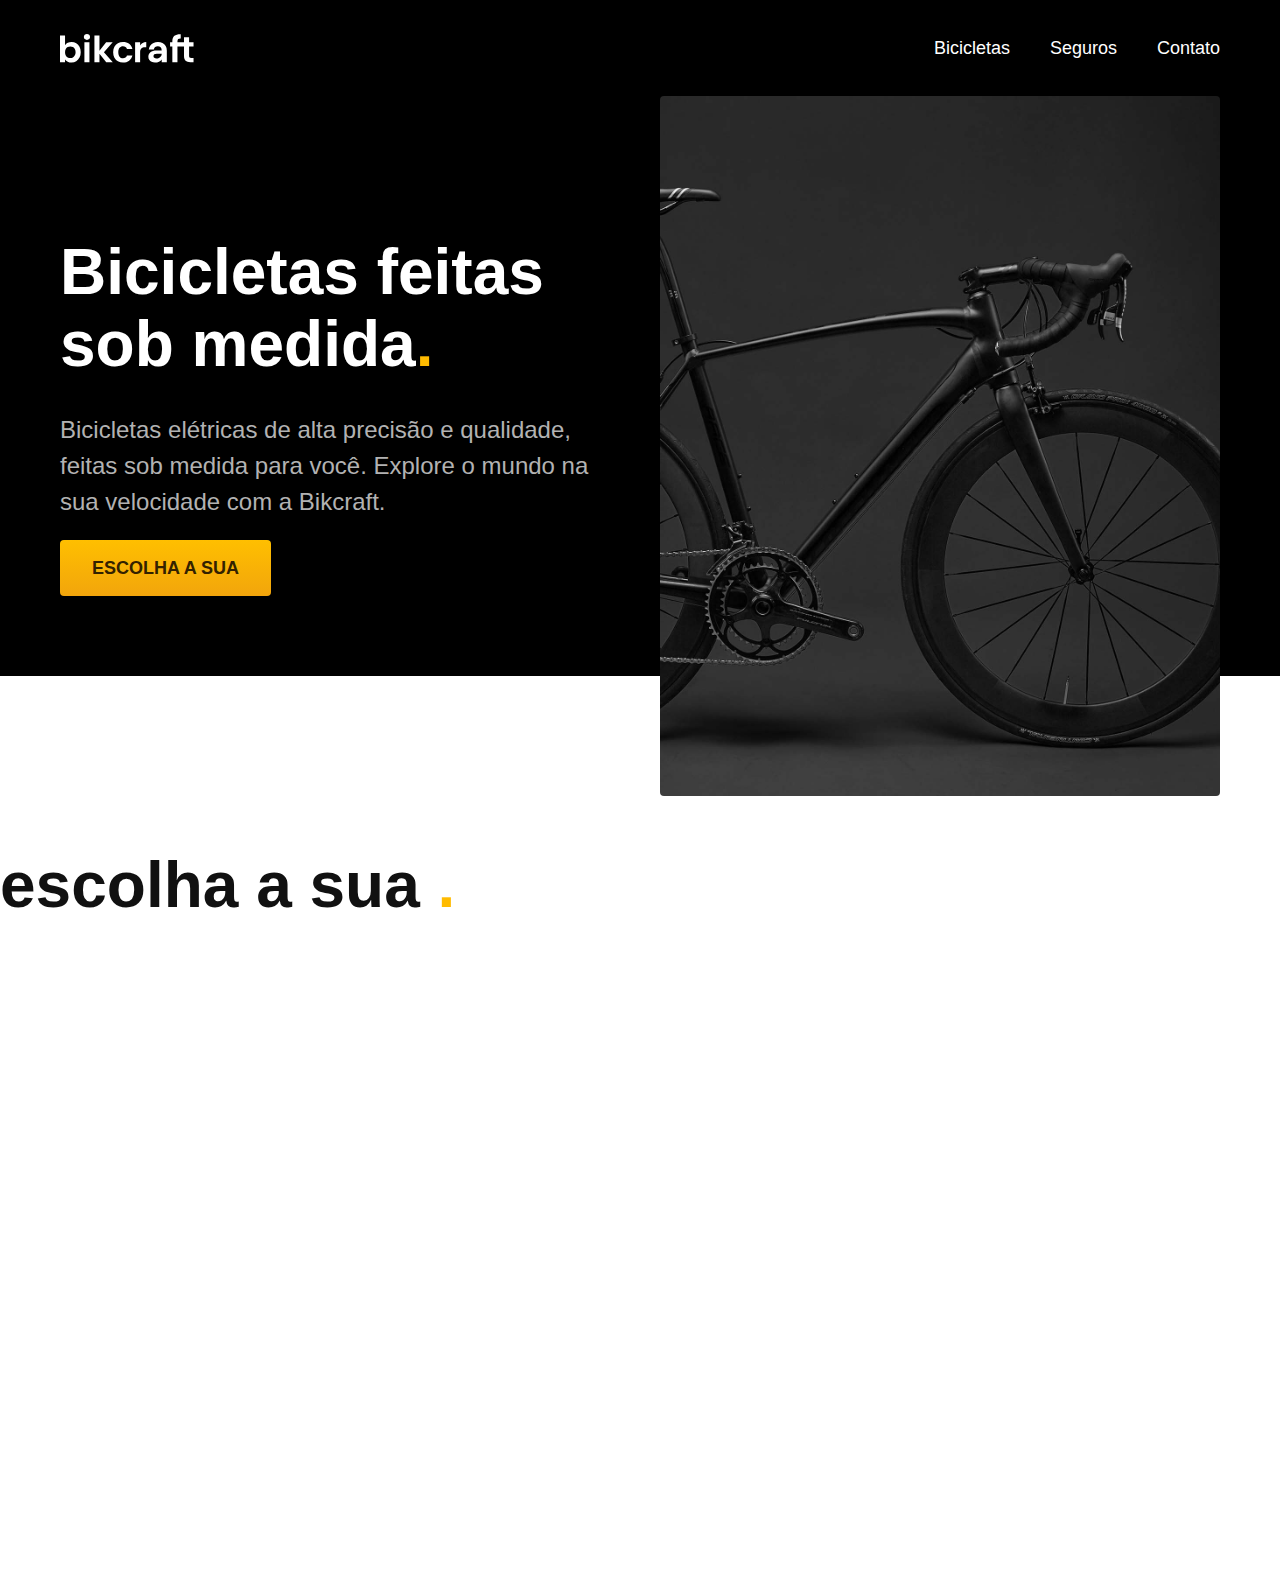
==== index.html @ 30d3410a "itens-global" ====
<!DOCTYPE html>
<html lang="pt-br">
<head>
  <meta charset="UTF-8">
  <meta name="viewport" content="width=device-width, initial-scale=1.0">
  <meta name="description" content="Bicicletas elétricas de alta precisão e qualidade,  feitas sob medida para o cliente. Explore o mundo na sua velocidade com a Bikcraft.">
  <title>Bikcraft - Bicicletas Elétricas</title>  
  <link rel="stylesheet" href="./css/style.css">

</head>
    <header class="header-bg">
      <div class="header">
        <a href="./"><img src="./img/bikcraft.svg" alt="bikcraft"></a>

        <nav aria-label="primaria" ></nav>
        <ul class="header-menu font-1-m cor-0">
          <li><a href="./bicicletas">Bicicletas</a></li>
          <li><a href="./seguros">Seguros</a></li>
          <li><a href="./contato">Contato</a></li>
        </ul>
      </div>
    </header>

    <main class="introducao-bg">
      <div class="introducao">
        <div class="introducao-conteudo">
          <h1 class="font-1-xxl cor-0">Bicicletas feitas sob medida<span class="cor-p1">.</span></h1>
          <p class="font-2-l cor-5">Bicicletas elétricas de alta precisão e qualidade, feitas sob medida para você. Explore o mundo na sua velocidade com a Bikcraft.</p>
          <a class="botao" href="./bicicletas.html">Escolha a sua</a>
        </div>
        <div>
          <img src="./img/fotos/introducao.jpg" alt="Bicicleta elétrica petra.">
          </div>
      </div>
    </main>

    <article>
      <h2 class="font-1-xxl">escolha a sua <span class="cor-p1">.</span></h2>
      </article>
    
<body>
</body>
</html>
---- css/style.css ----
@import "./global/global.css";
@import "./utilidades/tipografia.css";
@import "./utilidades/cores.css";

@import "./global/header.css";

/* utilidades */
@import "./utilidades/componentes.css";

/* home */
@import "./home/introducao.css";

/* bicicletas */
@import "./bicicletas/bicicletas-lista.css";
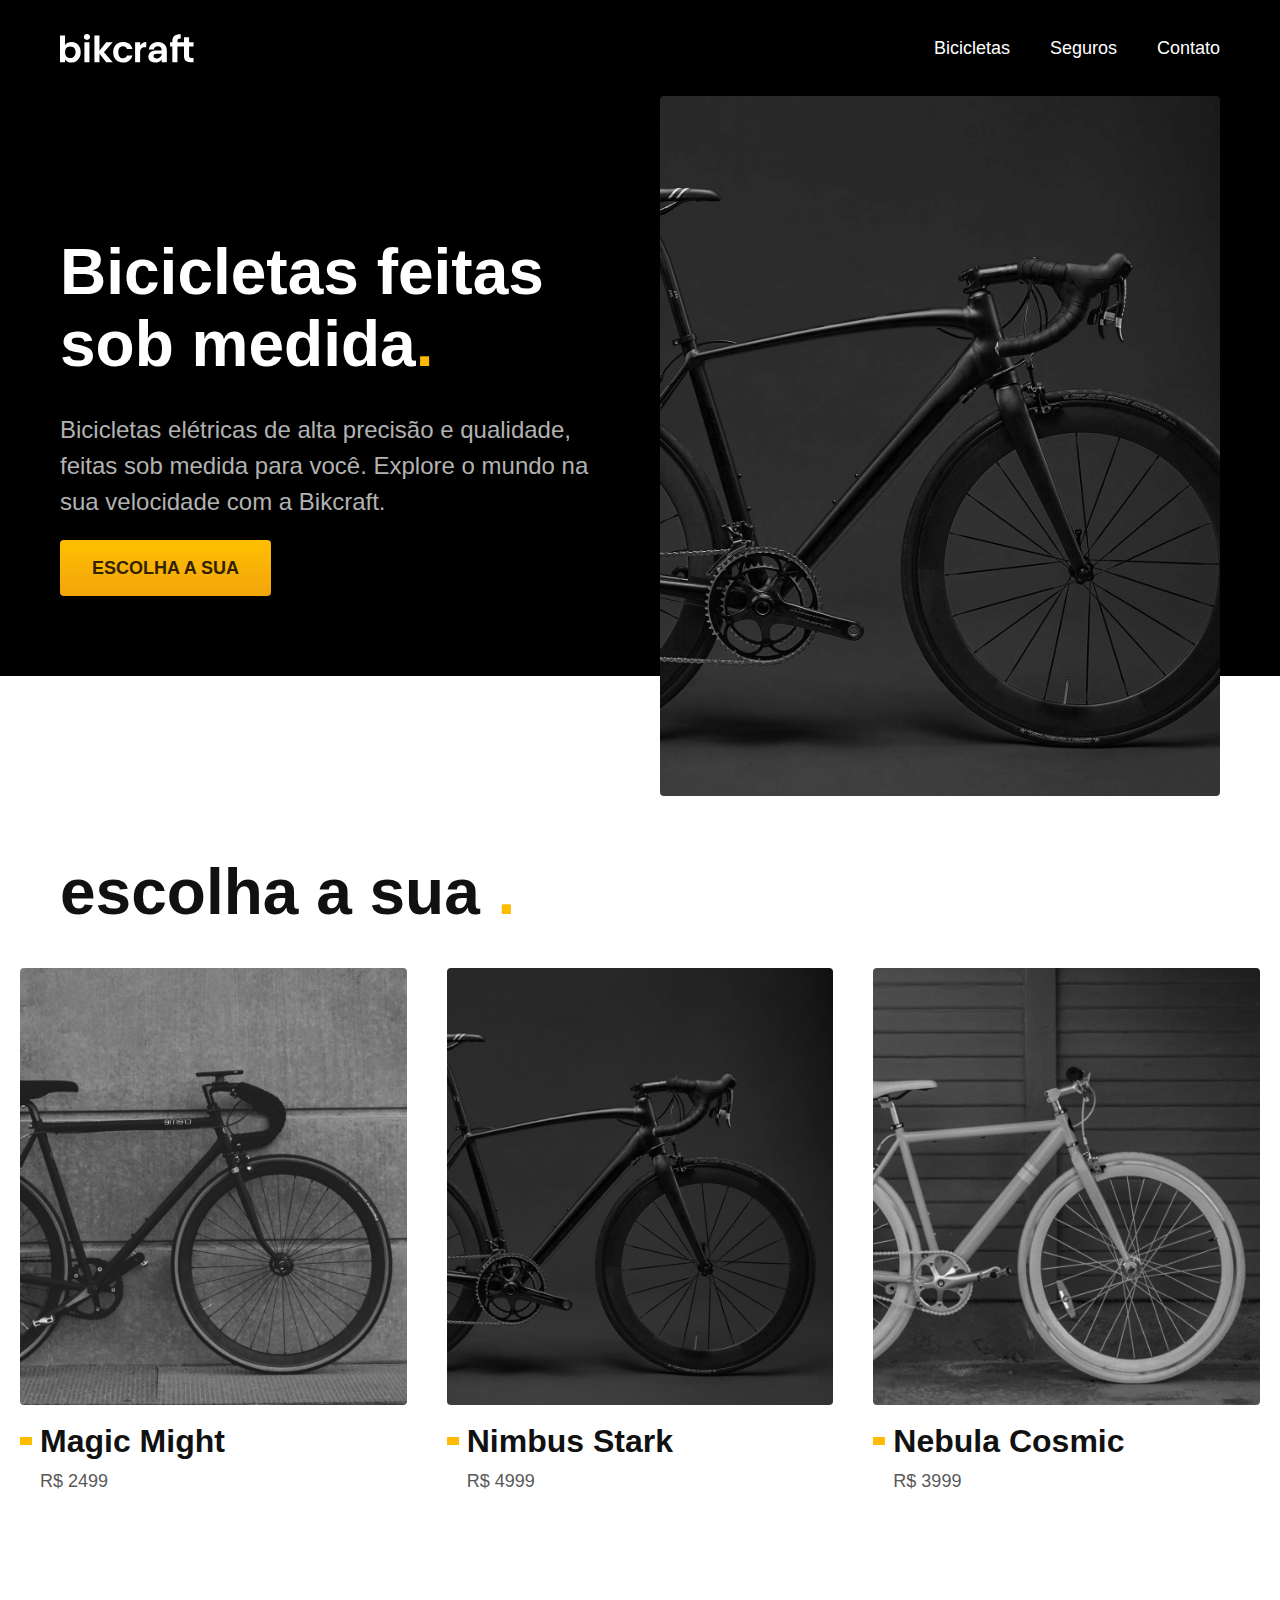
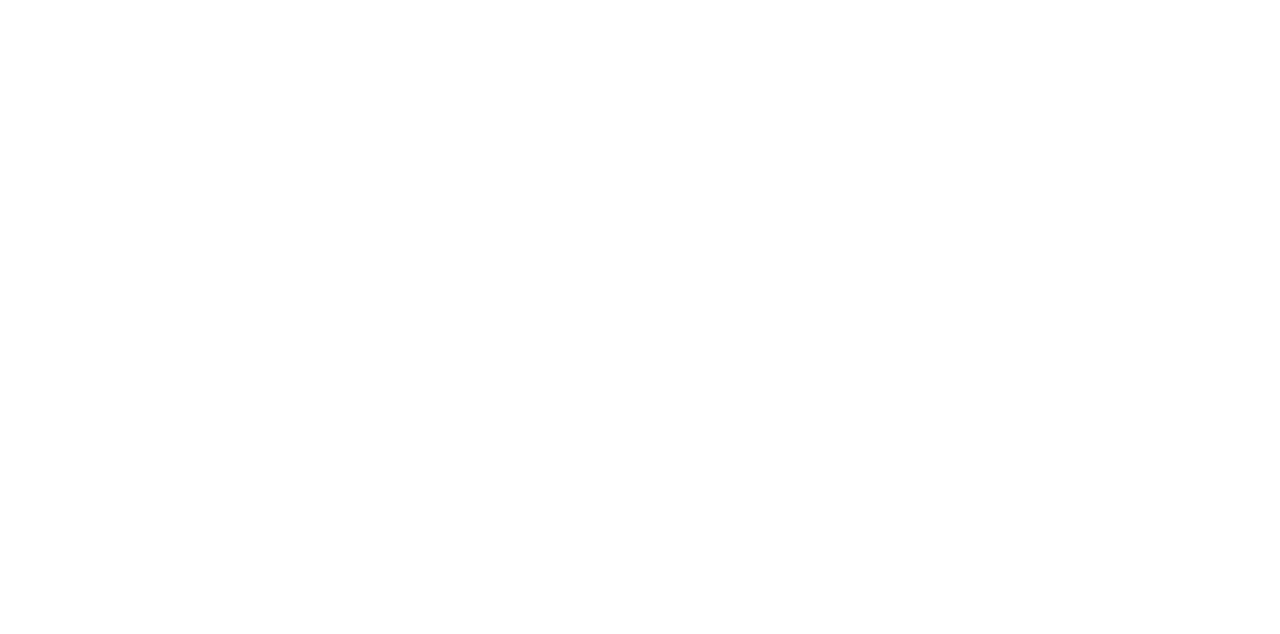
==== commit 58a0bad4: "bicicletas-lista" ====
--- a/index.html
+++ b/index.html
@@ -9,7 +9,7 @@
 
 </head>
     <header class="header-bg">
-      <div class="header">
+      <div class="header container">
         <a href="./"><img src="./img/bikcraft.svg" alt="bikcraft"></a>
 
         <nav aria-label="primaria" ></nav>
@@ -22,7 +22,7 @@
     </header>
 
     <main class="introducao-bg">
-      <div class="introducao">
+      <div class="introducao container">
         <div class="introducao-conteudo">
           <h1 class="font-1-xxl cor-0">Bicicletas feitas sob medida<span class="cor-p1">.</span></h1>
           <p class="font-2-l cor-5">Bicicletas elétricas de alta precisão e qualidade, feitas sob medida para você. Explore o mundo na sua velocidade com a Bikcraft.</p>
@@ -34,8 +34,34 @@
       </div>
     </main>
 
-    <article>
-      <h2 class="font-1-xxl">escolha a sua <span class="cor-p1">.</span></h2>
+    <article class="bicicletas-lista">
+      <h2 class="container font-1-xxl">escolha a sua <span class="cor-p1">.</span></h2>
+
+      <ul>
+        <li>
+          <a href="./bicicletas/magic.html">
+            <img src="./img/bicicletas/magic-home.jpg" alt="Bicicleta preta">
+            <h3 class="font-1-xl">Magic Might</h3>
+            <span class="font-2-m cor-8">R$ 2499</span>
+          </a>
+        </li>
+
+        <li>
+          <a href="./bicicletas/nimbus.html">
+            <img src="./img/bicicletas/nimbus-home.jpg" alt="Bicicleta preta">
+            <h3 class="font-1-xl">Nimbus Stark</h3>
+            <span class="font-2-m cor-8">R$ 4999</span>
+          </a>
+        </li>
+
+        <li>
+          <a href="./bicicletas/nebula.html">
+            <img src="./img/bicicletas/nebula-home.jpg" alt="Bicicleta preta">
+            <h3 class="font-1-xl">Nebula Cosmic</h3>
+            <span class="font-2-m cor-8">R$ 3999</span>
+          </a>
+        </li>
+      </ul>
       </article>
     
 <body>
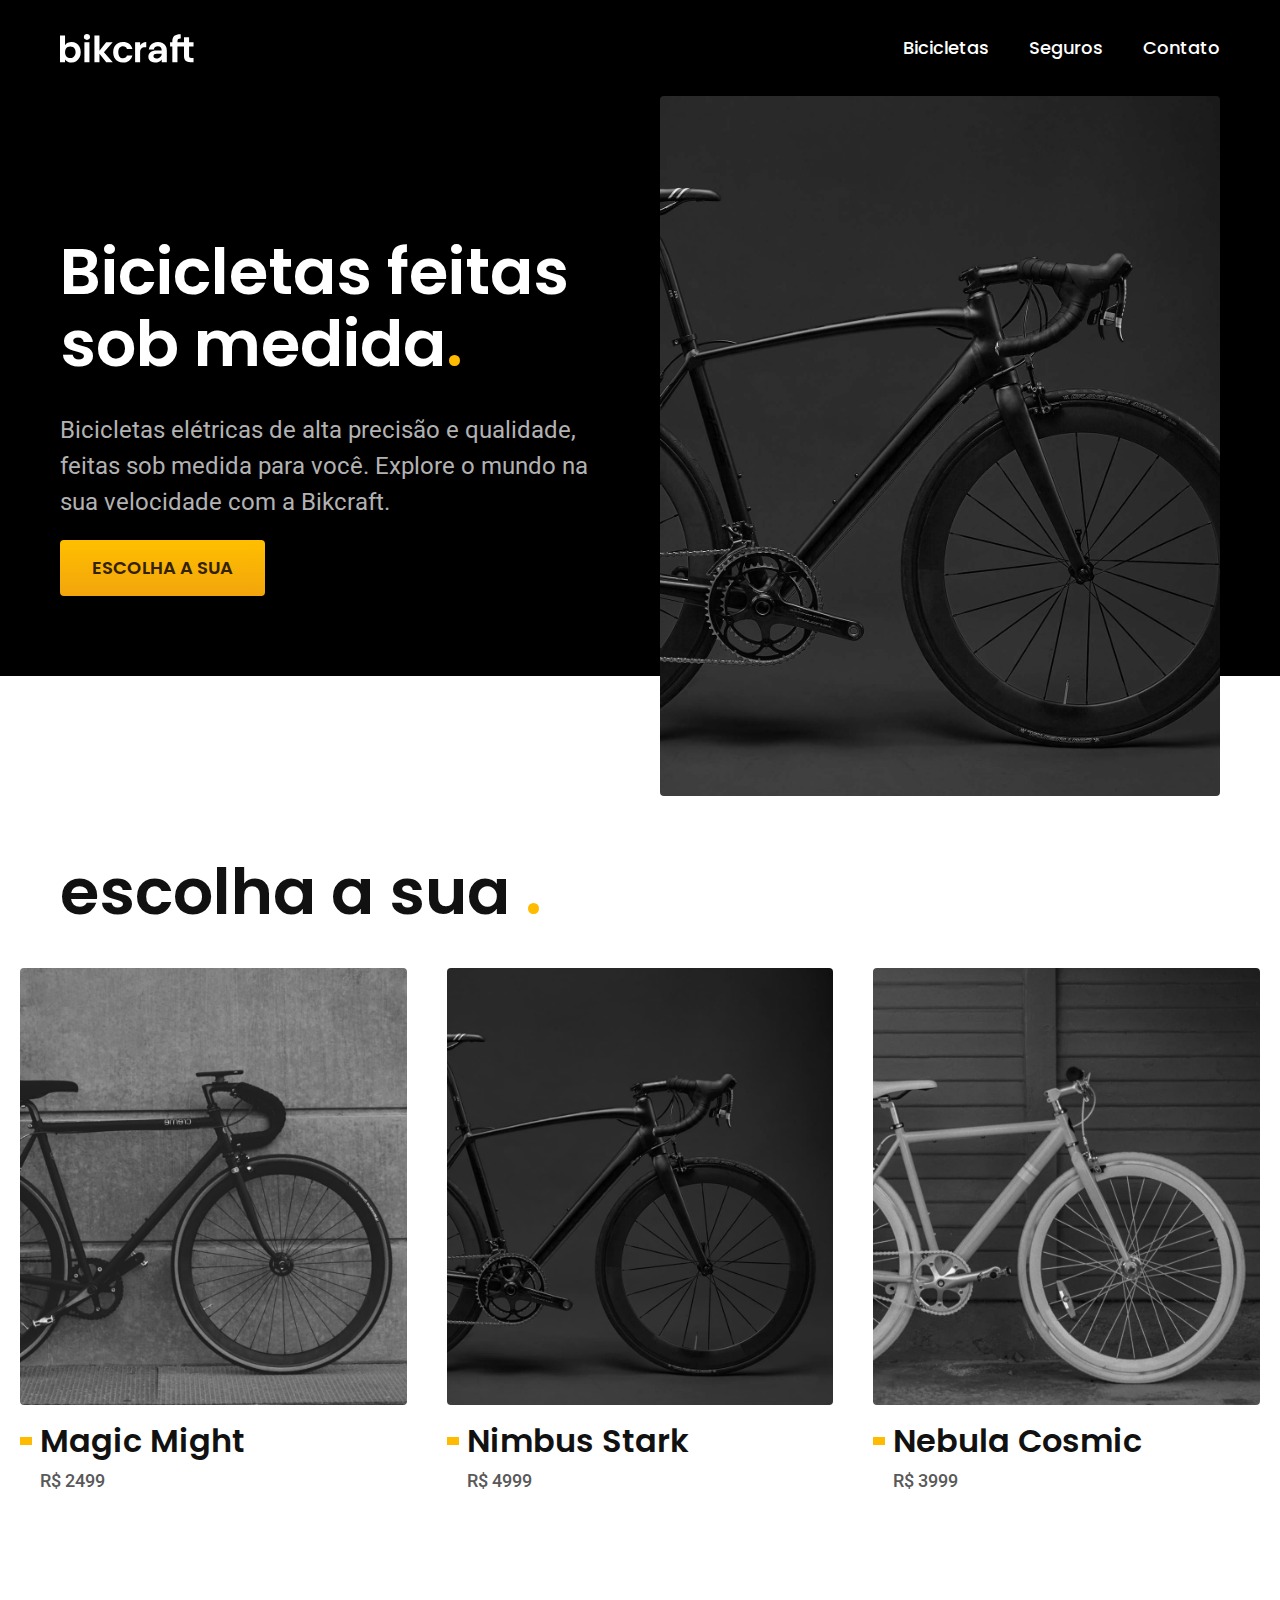
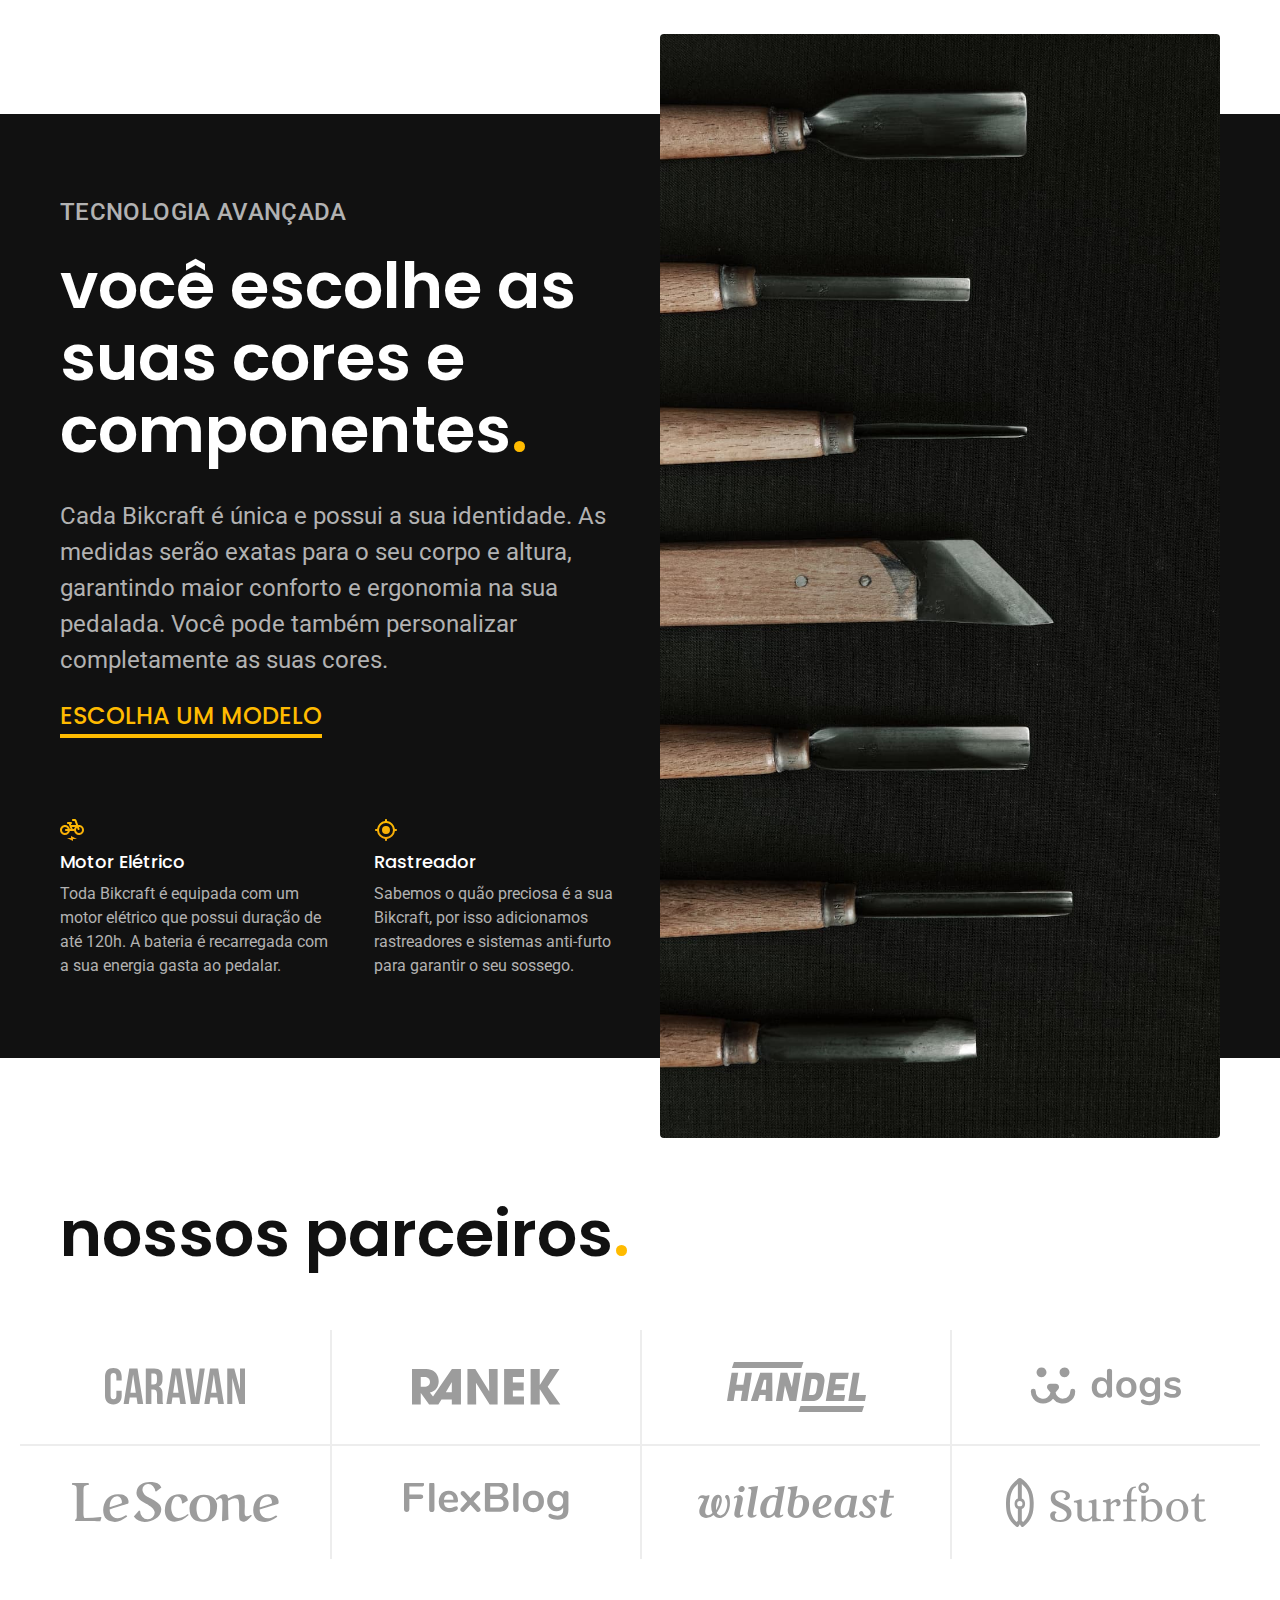
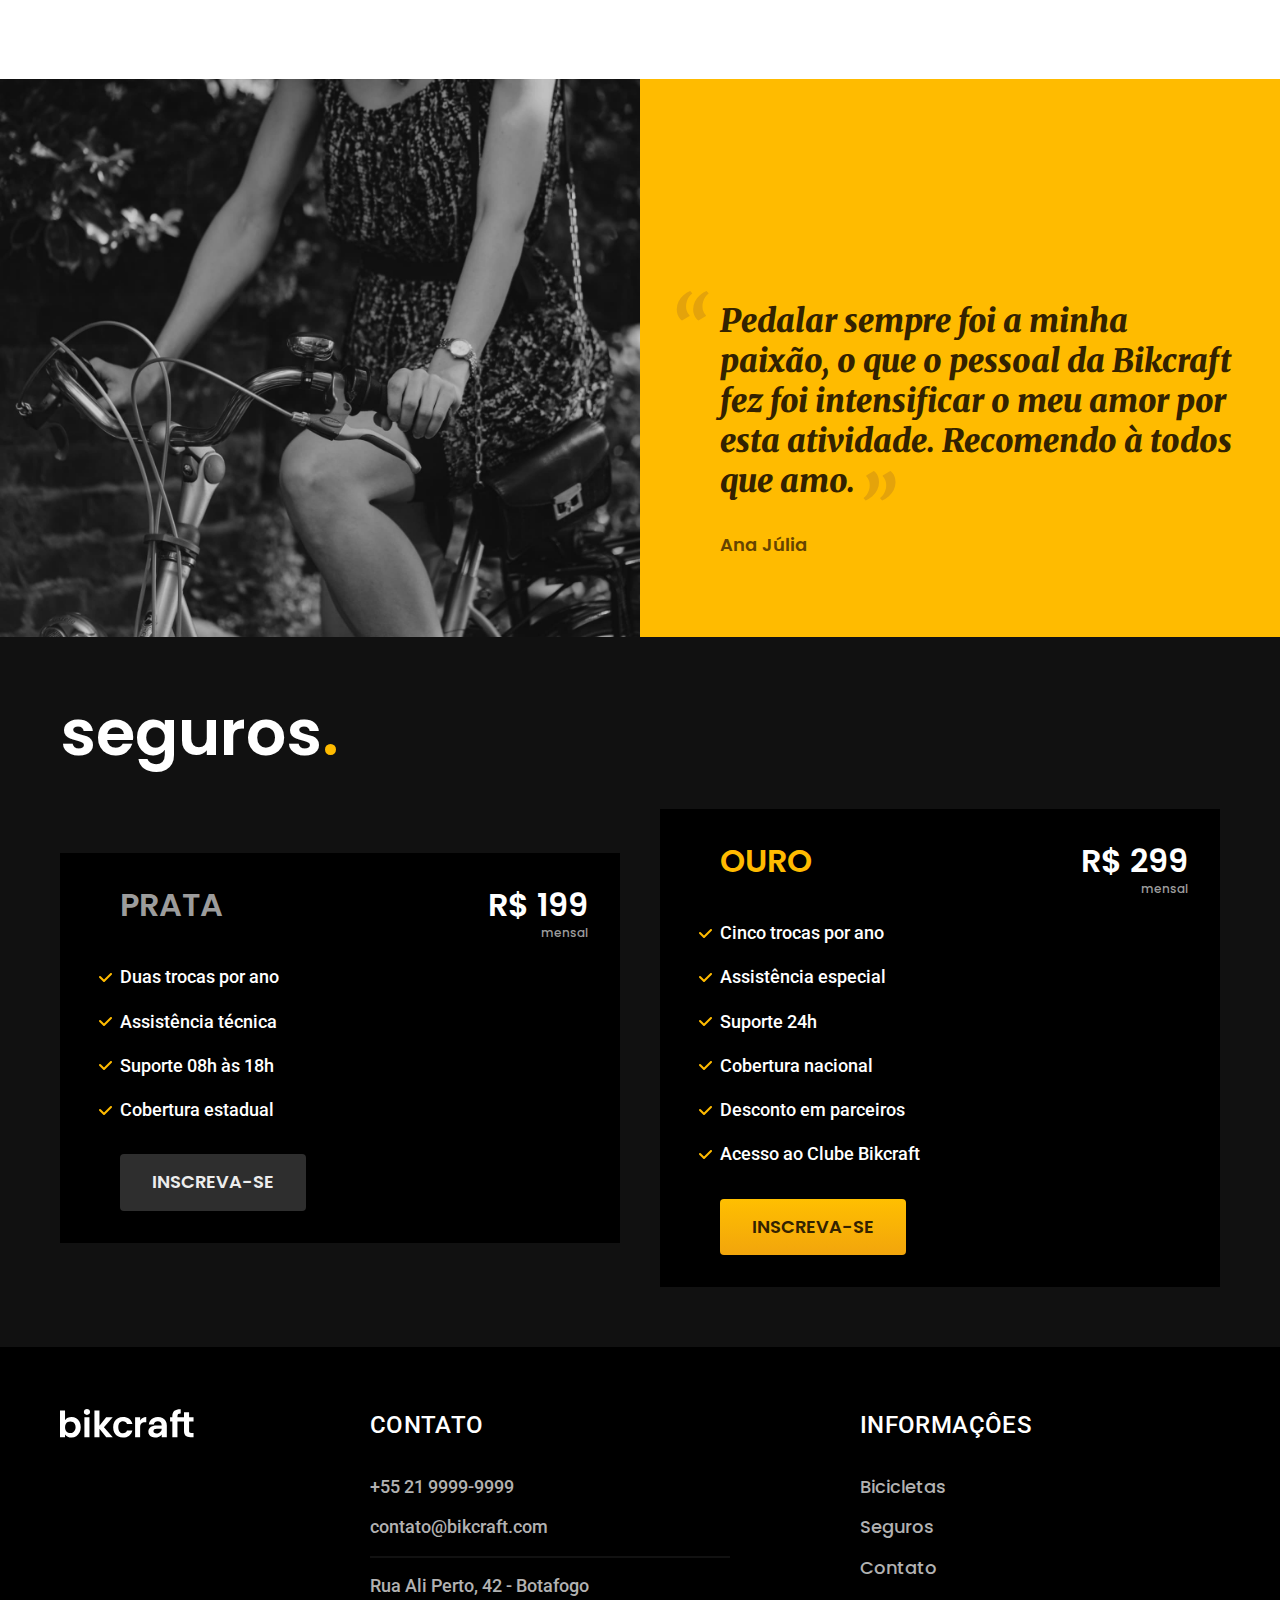
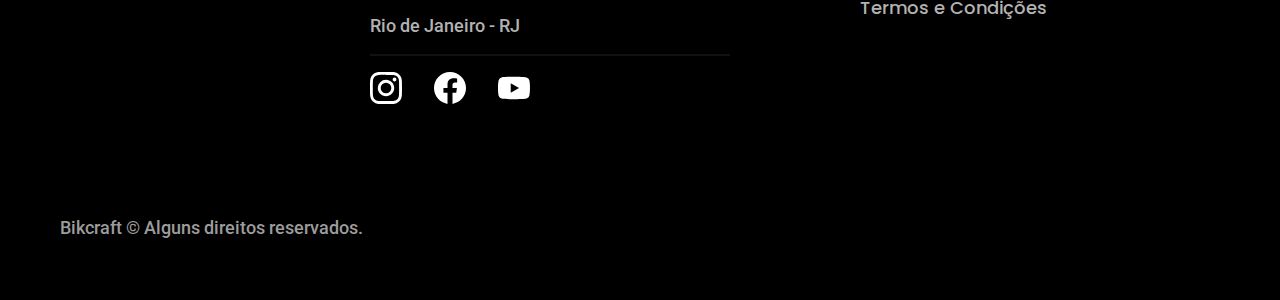
==== commit 0907bec3: "Bikcraft-construi-parceiros-depoimento-seguros-footer" ====
--- a/index.html
+++ b/index.html
@@ -6,7 +6,7 @@
   <meta name="description" content="Bicicletas elétricas de alta precisão e qualidade,  feitas sob medida para o cliente. Explore o mundo na sua velocidade com a Bikcraft.">
   <title>Bikcraft - Bicicletas Elétricas</title>  
   <link rel="stylesheet" href="./css/style.css">
-
+  <link rel="preconnect" href="https://fonts.googleapis.com"><link rel="preconnect" href="https://fonts.gstatic.com" crossorigin><link href="https://fonts.googleapis.com/css2?family=Merriweather:ital,wght@1,900&family=Poppins:wght@400;600&family=Roboto:wght@400;500&display=swap" rel="stylesheet">
 </head>
     <header class="header-bg">
       <div class="header container">
@@ -63,7 +63,125 @@
         </li>
       </ul>
       </article>
-    
+
+      <article class="tecnologia-bg">
+        <div class="tecnologia container">
+          <div class="tecnologia-conteudo">
+            <span class="font-2-l-b cor-5">Tecnologia Avançada</span>
+            <h2 class="font-1-xxl cor-0">você escolhe as suas cores e componentes<span class="cor-p1">.</span></h2>
+            <p class="font-2-l cor-5">Cada Bikcraft é única e possui a sua identidade. As medidas serão exatas para o seu corpo e altura, garantindo maior conforto e ergonomia na sua pedalada. Você pode também personalizar completamente as suas cores.</p>
+            <a class="link" href="./bicicletas.html">Escolha um modelo</a>
+            <div class="tecnologia-vantagens">
+              <div>
+                <img src="./img/icones/eletrica.svg" alt="">
+                <h3 class="font-1-m cor-0">Motor Elétrico</h3>
+                <p class="font-2-s cor-5">Toda Bikcraft é equipada com um motor elétrico que possui duração de até 120h. A bateria é recarregada com a sua energia gasta ao pedalar.</p>
+              </div>
+              <div>
+                <img src="./img/icones/rastreador.svg" alt="">
+                <h3 class="font-1-m cor-0">Rastreador</h3>
+                <p class="font-2-s cor-5">Sabemos o quão preciosa é a sua Bikcraft, por isso adicionamos rastreadores e sistemas anti-furto para garantir o seu sossego.</p>
+              </div>
+            </div>
+          </div>
+          <div class="tecnologia-imagem">
+            <img src="./img/fotos/tecnologia.jpg" alt="">
+          </div>
+        </div>
+      </article>
+      <section class="parceiros" aria-label="Nossos Parceiros">
+        <h2 class="container font-1-xxl">nossos parceiros<span class="cor-p1">.</span></h2>
+        <ul>
+          <li><img src="./img/parceiros/caravan.svg" alt="caravan"></li>
+          <li><img src="./img/parceiros/ranek.svg" alt="ranek"></li>
+          <li><img src="./img/parceiros/handel.svg" alt="handel"></li>
+          <li><img src="./img/parceiros/dogs.svg" alt="dogs"></li>
+          <li><img src="./img/parceiros/lescone.svg" alt="lescone"></li>
+          <li><img src="./img/parceiros/flexblog.svg" alt="flexblog"></li>
+          <li><img src="./img/parceiros/wildbeast.svg" alt="wildbeast"></li>
+          <li><img src="./img/parceiros/surfbot.svg" alt="surfbot"></li>
+        </ul>
+      </section>
+      <section class="depoimento" aria-label="Depoimento">
+        <div>
+          <img src="./img/fotos/depoimento.jpg" alt="Pessoa pedalando uma bicicleta Bikcraft">
+        </div>
+        <div class="depoimento-conteudo">
+          <blockquote class="font-1-xl cor-p5">
+            <p>Pedalar sempre foi a minha paixão, o que o pessoal da Bikcraft fez foi intensificar o meu amor por esta atividade. Recomendo à todos que amo.</p>
+          </blockquote>
+          <span class="font-1-m-b cor-p4">Ana Júlia</span>
+        </div>
+      </section>
+
+      <article class="seguros-bg">
+        <div class="seguros container">
+          <h2 class="font-1-xxl cor-0">seguros<span class="cor-p1">.</span></h2>
+          <div class="seguros-item">
+            <h3 class="font-1-xl cor-6">PRATA</h3>
+            <span class="font-1-xl cor-0">R$ 199 <span class="font-1-xs cor-6">mensal</span></span>
+            <ul class="font-2-m cor-0">
+              <li>Duas trocas por ano</li>
+              <li>Assistência técnica</li>
+              <li>Suporte 08h às 18h</li>
+              <li>Cobertura estadual</li>
+            </ul>
+            <a class="botao secundario" href="./orcamento.html">Inscreva-se</a>
+          </div>
+
+          <div class="seguros-item">
+            <h3 class="font-1-xl cor-p1">OURO</h3>
+            <span class="font-1-xl cor-0">R$ 299 <span class="font-1-xs cor-6">mensal</span></span>
+            <ul class="font-2-m cor-0">
+              <li>Cinco trocas por ano</li>
+              <li>Assistência especial</li>
+              <li>Suporte 24h</li>
+              <li>Cobertura nacional</li>
+              <li>Desconto em parceiros</li>
+              <li>Acesso ao Clube Bikcraft</li>
+            </ul>
+            <a class="botao" href="./orcamento.html">Inscreva-se</a>
+          </div>
+        </div>
+      </article>
+
+      <footer class="footer-bg">
+        <div class="footer container">
+          <img src="./img/bikcraft.svg" alt="Bikcraft">
+          <div class="footer-contato">
+            <h3 class="font-2-l-b cor-0">Contato</h3>
+            <ul class="font-2-m cor-5">
+              <li><a href="tel:+5521999999999">+55 21 9999-9999</a></li>
+              <li><a href="mailto:contato@bikcraft.com">contato@bikcraft.com</a></li>
+              <li>Rua Ali Perto, 42 - Botafogo</li>
+              <li>Rio de Janeiro - RJ</li>
+            </ul>
+            <div class="footer-redes">
+              <a href="./">
+                <img src="./img/redes/instagram.svg" alt="Instagram">
+              </a>
+              <a href="./">
+                <img src="./img/redes/facebook.svg" alt="Facebook">
+              </a>
+              <a href="./">
+                <img src="./img/redes/youtube.svg" alt="Youtube">
+              </a>
+            </div>
+          </div>
+          <div class="footer-informacoes">
+            <h3 class="font-2-l-b cor-0">Informaçôes</h3>
+            <nav>
+              <ul class="font-1-m cor-5">
+                <li><a href="./bicicletas">Bicicletas</a></li>
+                <li><a href="./seguros">Seguros</a></li>
+                <li><a href="./contato">Contato</a></li>
+                <li><a href="./termos">Termos e Condições</a></li>
+              </ul>
+            </nav>
+          </div>
+          <p class="footer-copy font-2-m cor-6">Bikcraft © Alguns direitos reservados.</p>
+        </div>
+      </footer>
 <body>
 </body>
 </html>--- a/css/style.css
+++ b/css/style.css
@@ -3,12 +3,19 @@
 @import "./utilidades/cores.css";
 
 @import "./global/header.css";
+@import "./global/footer.css";
 
 /* utilidades */
 @import "./utilidades/componentes.css";
 
 /* home */
 @import "./home/introducao.css";
+@import "./home/tecnologia.css";
+@import "./home/parceiros.css";
+@import "./home/depoimento.css";
 
 /* bicicletas */
-@import "./bicicletas/bicicletas-lista.css";+@import "./bicicletas/bicicletas-lista.css";
+
+/* Seguros */
+@import "./seguros/seguros.css";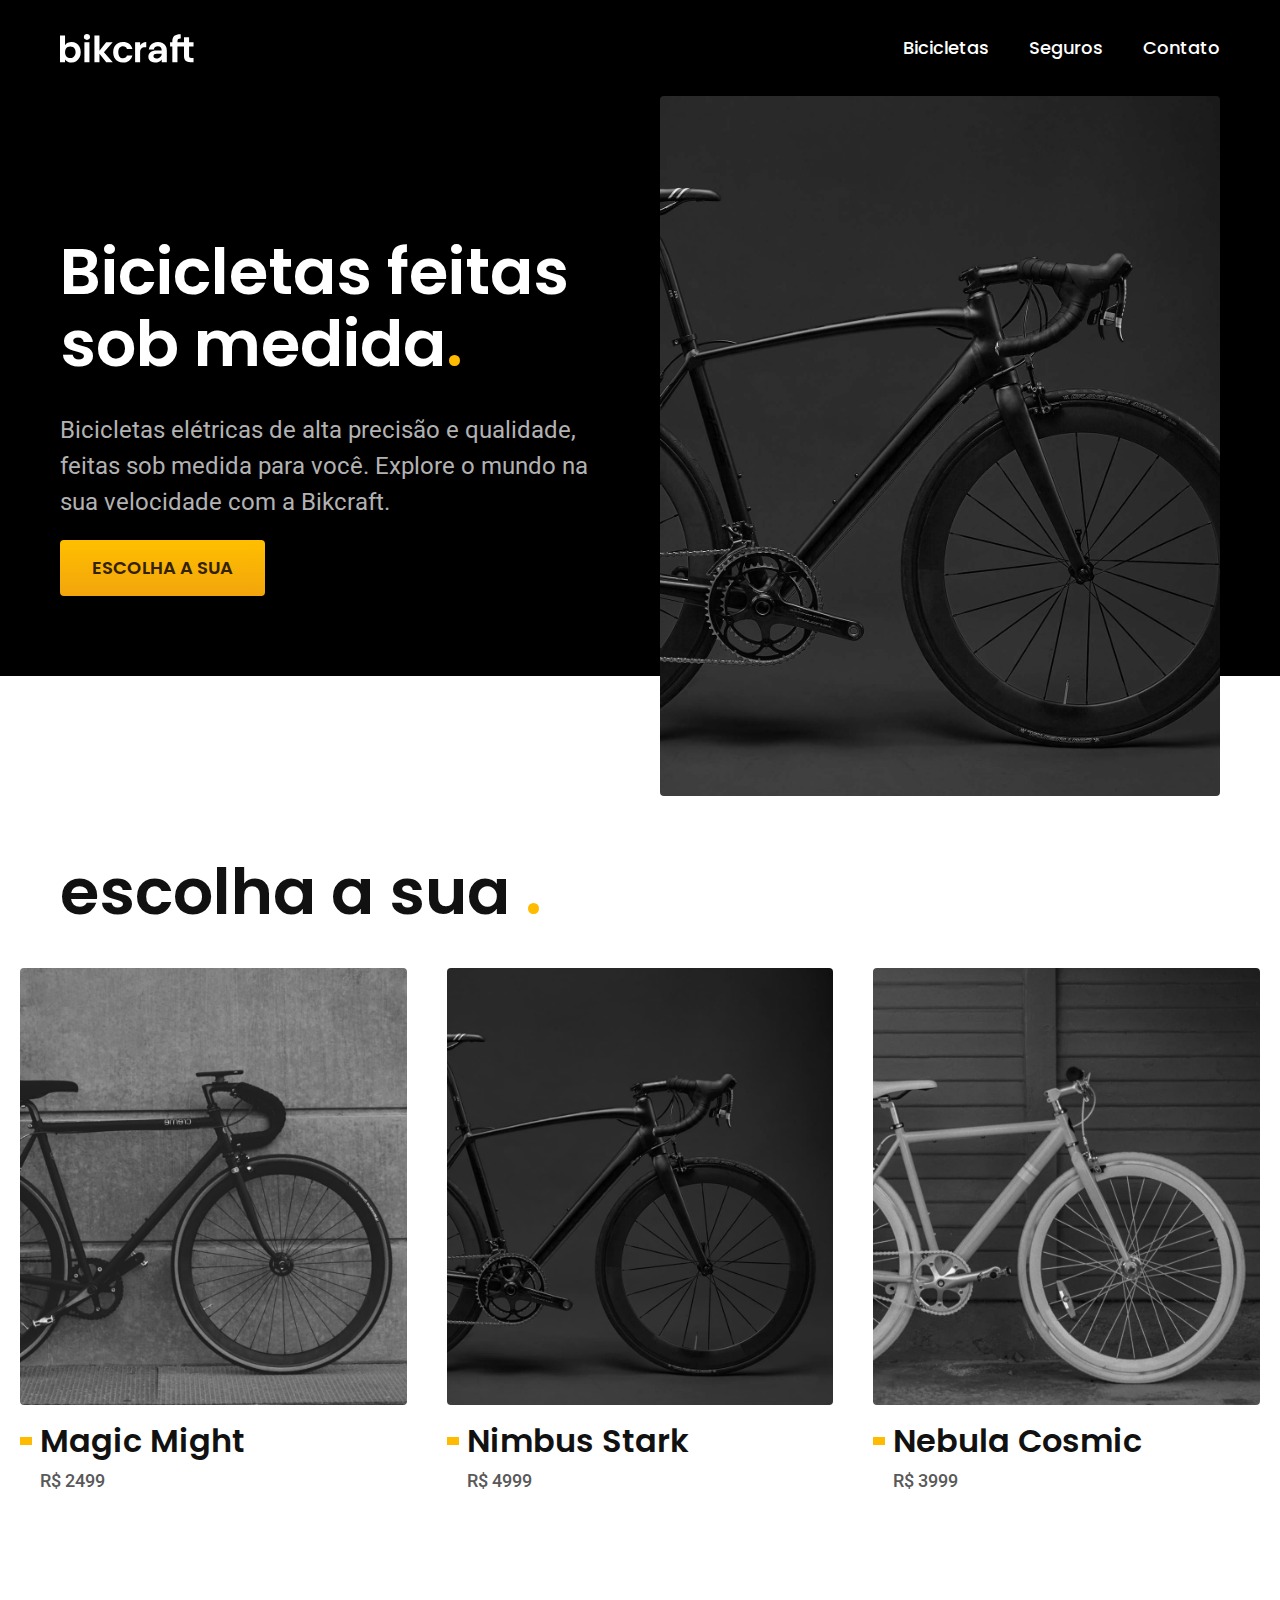
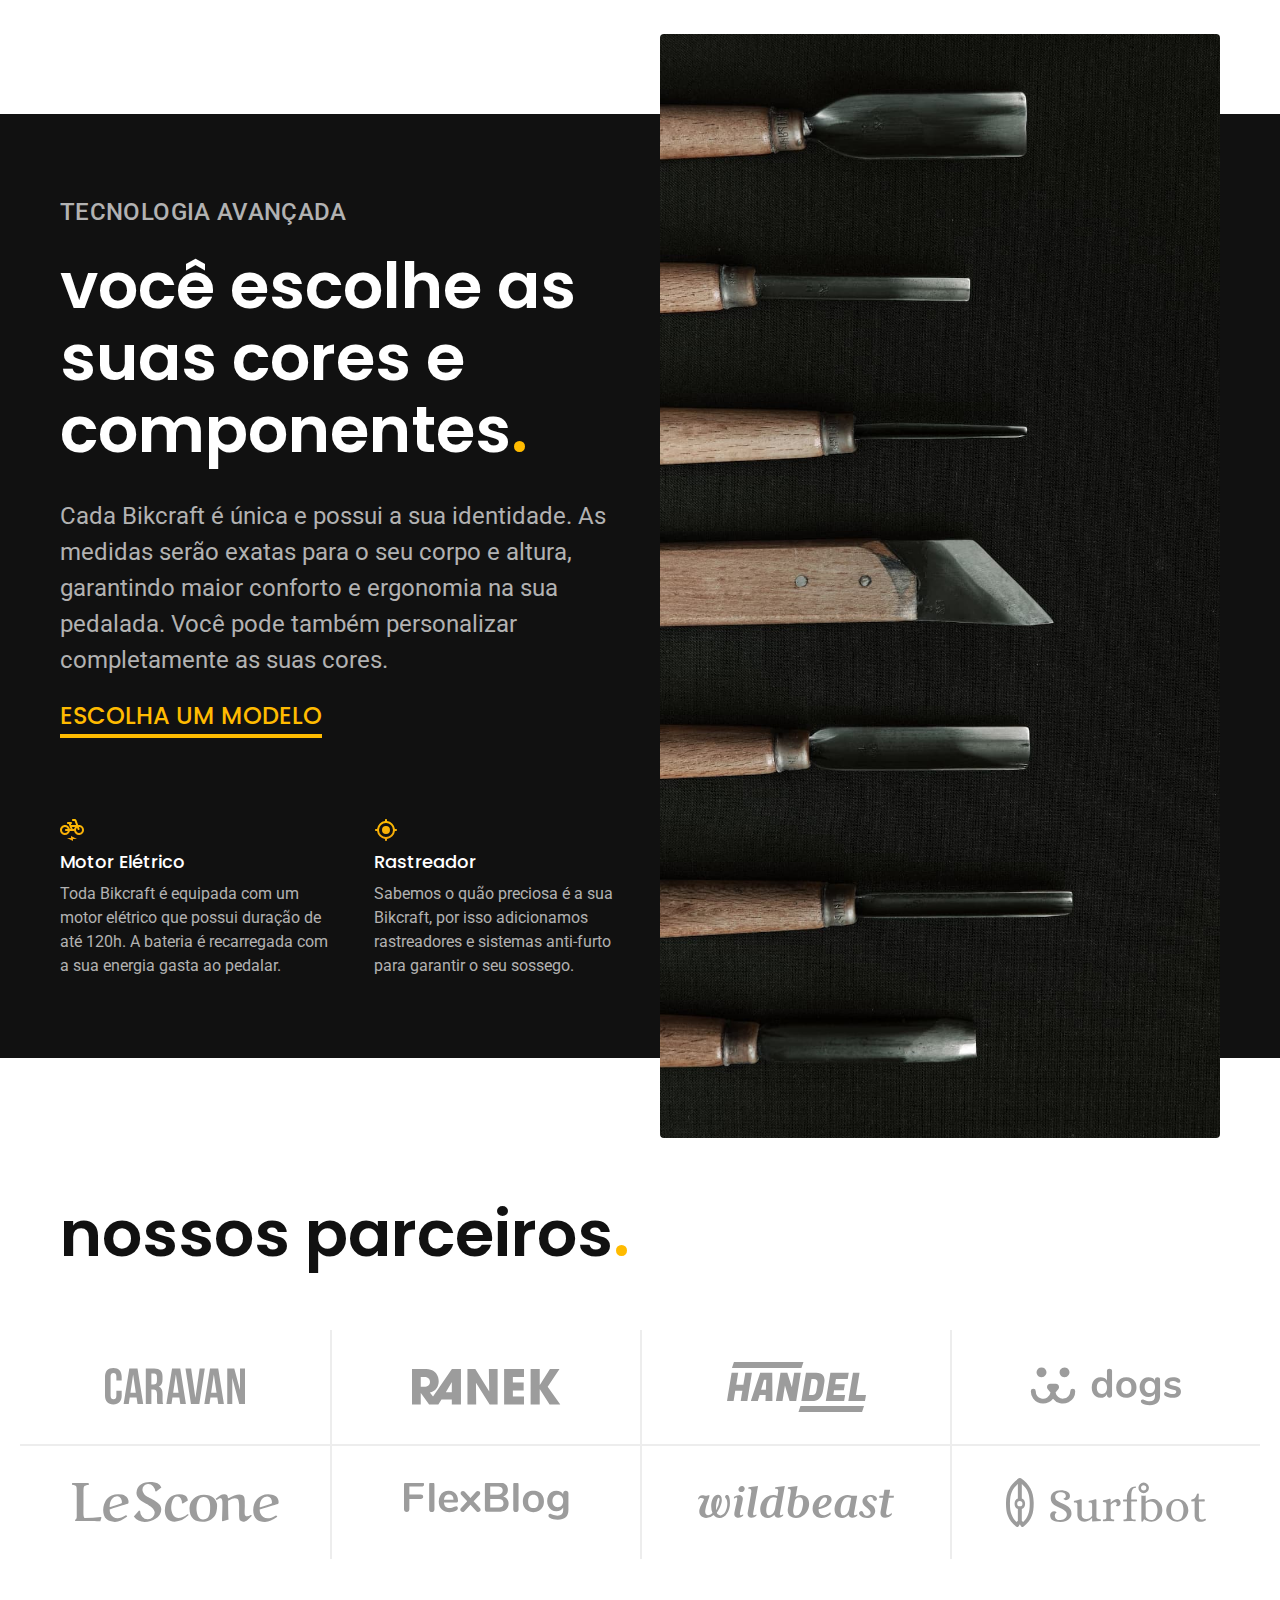
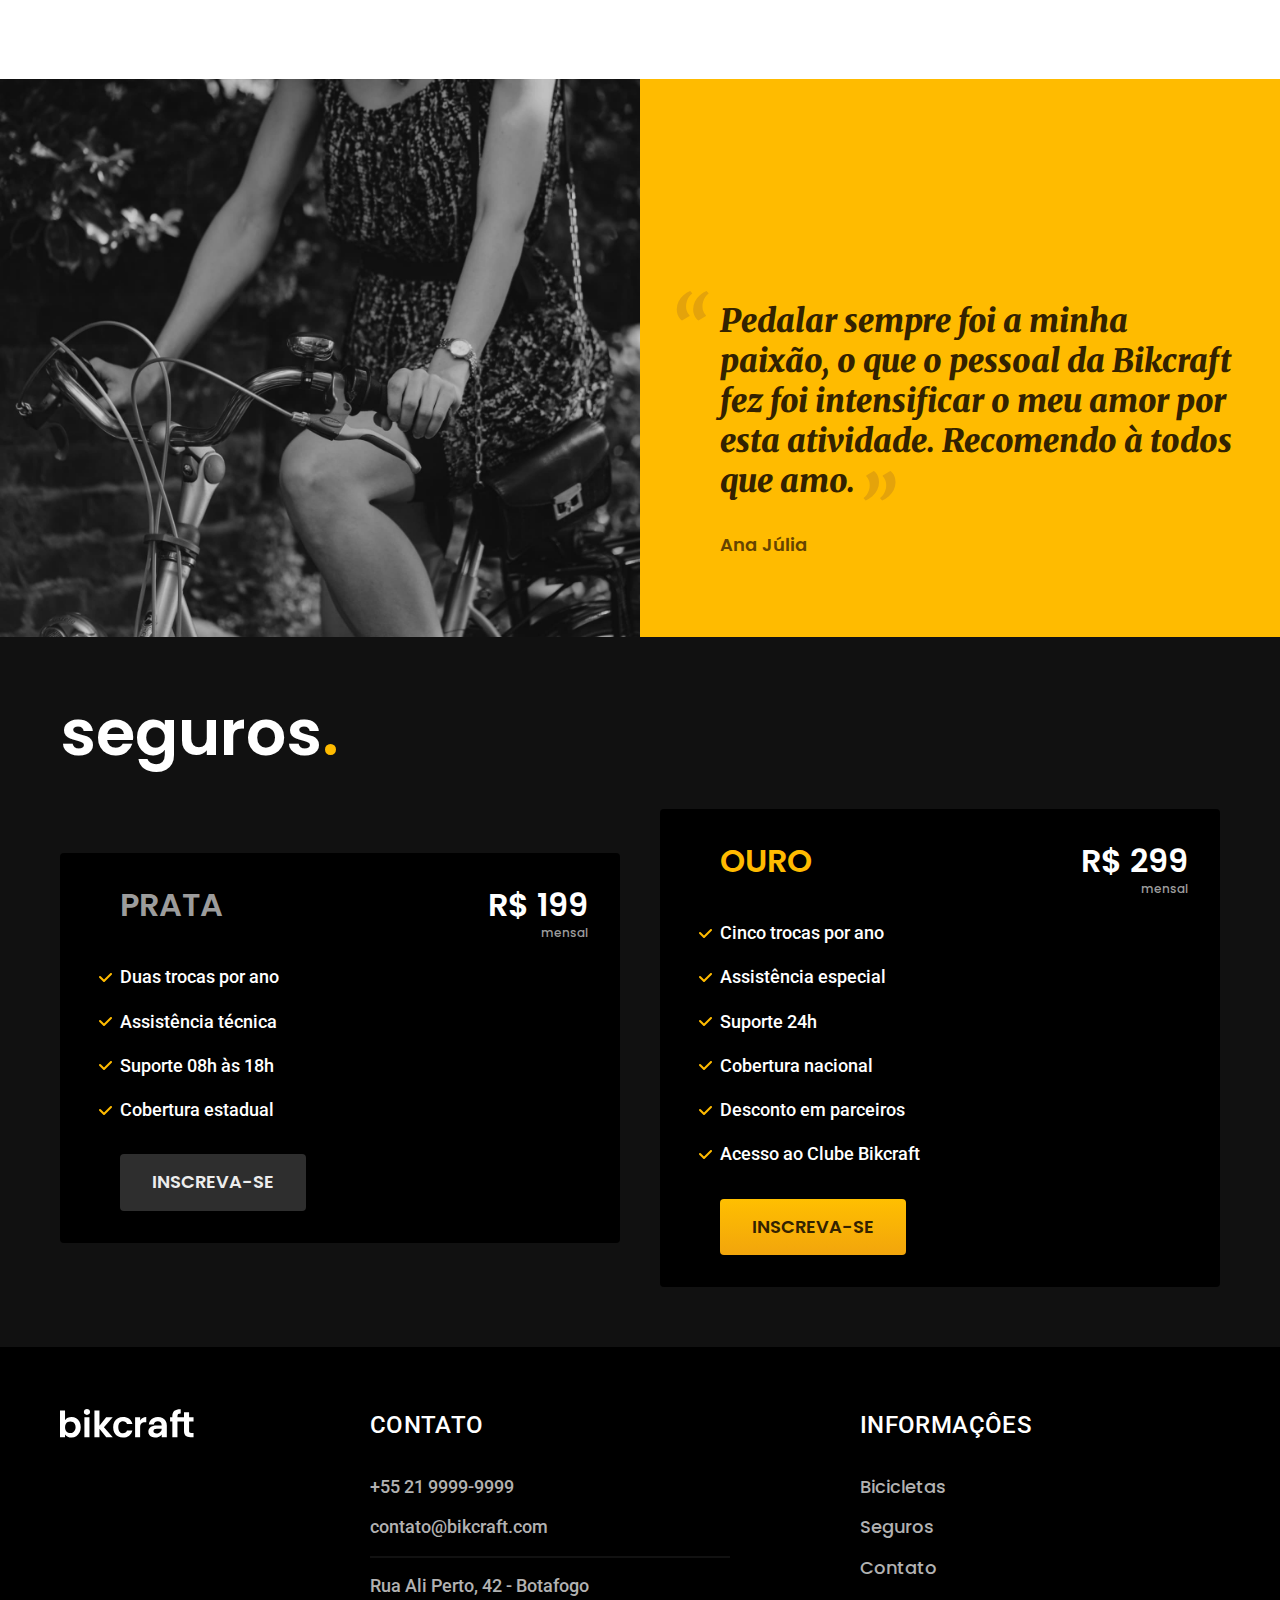
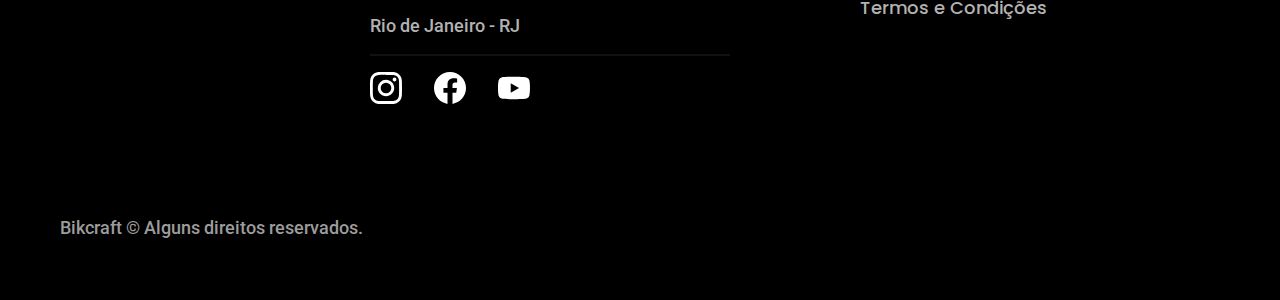
==== commit 85e66424: "seguros-vantagens" ====
--- a/index.html
+++ b/index.html
@@ -8,15 +8,16 @@
   <link rel="stylesheet" href="./css/style.css">
   <link rel="preconnect" href="https://fonts.googleapis.com"><link rel="preconnect" href="https://fonts.gstatic.com" crossorigin><link href="https://fonts.googleapis.com/css2?family=Merriweather:ital,wght@1,900&family=Poppins:wght@400;600&family=Roboto:wght@400;500&display=swap" rel="stylesheet">
 </head>
+<body>
     <header class="header-bg">
       <div class="header container">
         <a href="./"><img src="./img/bikcraft.svg" alt="bikcraft"></a>
 
         <nav aria-label="primaria" ></nav>
         <ul class="header-menu font-1-m cor-0">
-          <li><a href="./bicicletas">Bicicletas</a></li>
-          <li><a href="./seguros">Seguros</a></li>
-          <li><a href="./contato">Contato</a></li>
+          <li><a href="./bicicletas.html">Bicicletas</a></li>
+          <li><a href="./seguros.html">Seguros</a></li>
+          <li><a href="./contato.html">Contato</a></li>
         </ul>
       </div>
     </header>
@@ -172,16 +173,15 @@
             <h3 class="font-2-l-b cor-0">Informaçôes</h3>
             <nav>
               <ul class="font-1-m cor-5">
-                <li><a href="./bicicletas">Bicicletas</a></li>
-                <li><a href="./seguros">Seguros</a></li>
-                <li><a href="./contato">Contato</a></li>
-                <li><a href="./termos">Termos e Condições</a></li>
+                <li><a href="./bicicletas.html">Bicicletas</a></li>
+                <li><a href="./seguros.html">Seguros</a></li>
+                <li><a href="./contato.html">Contato</a></li>
+                <li><a href="./termos.html">Termos e Condições</a></li>
               </ul>
             </nav>
           </div>
           <p class="footer-copy font-2-m cor-6">Bikcraft © Alguns direitos reservados.</p>
         </div>
       </footer>
-<body>
 </body>
 </html>--- a/css/style.css
+++ b/css/style.css
@@ -16,6 +16,12 @@
 
 /* bicicletas */
 @import "./bicicletas/bicicletas-lista.css";
+@import "./bicicletas/bicicletas.css";
 
 /* Seguros */
-@import "./seguros/seguros.css";+@import "./seguros/seguros.css";
+@import "./seguros/vantagens.css";
+@import "./seguros/perguntas.css";
+
+/* termos */
+@import "./termos/termos.css";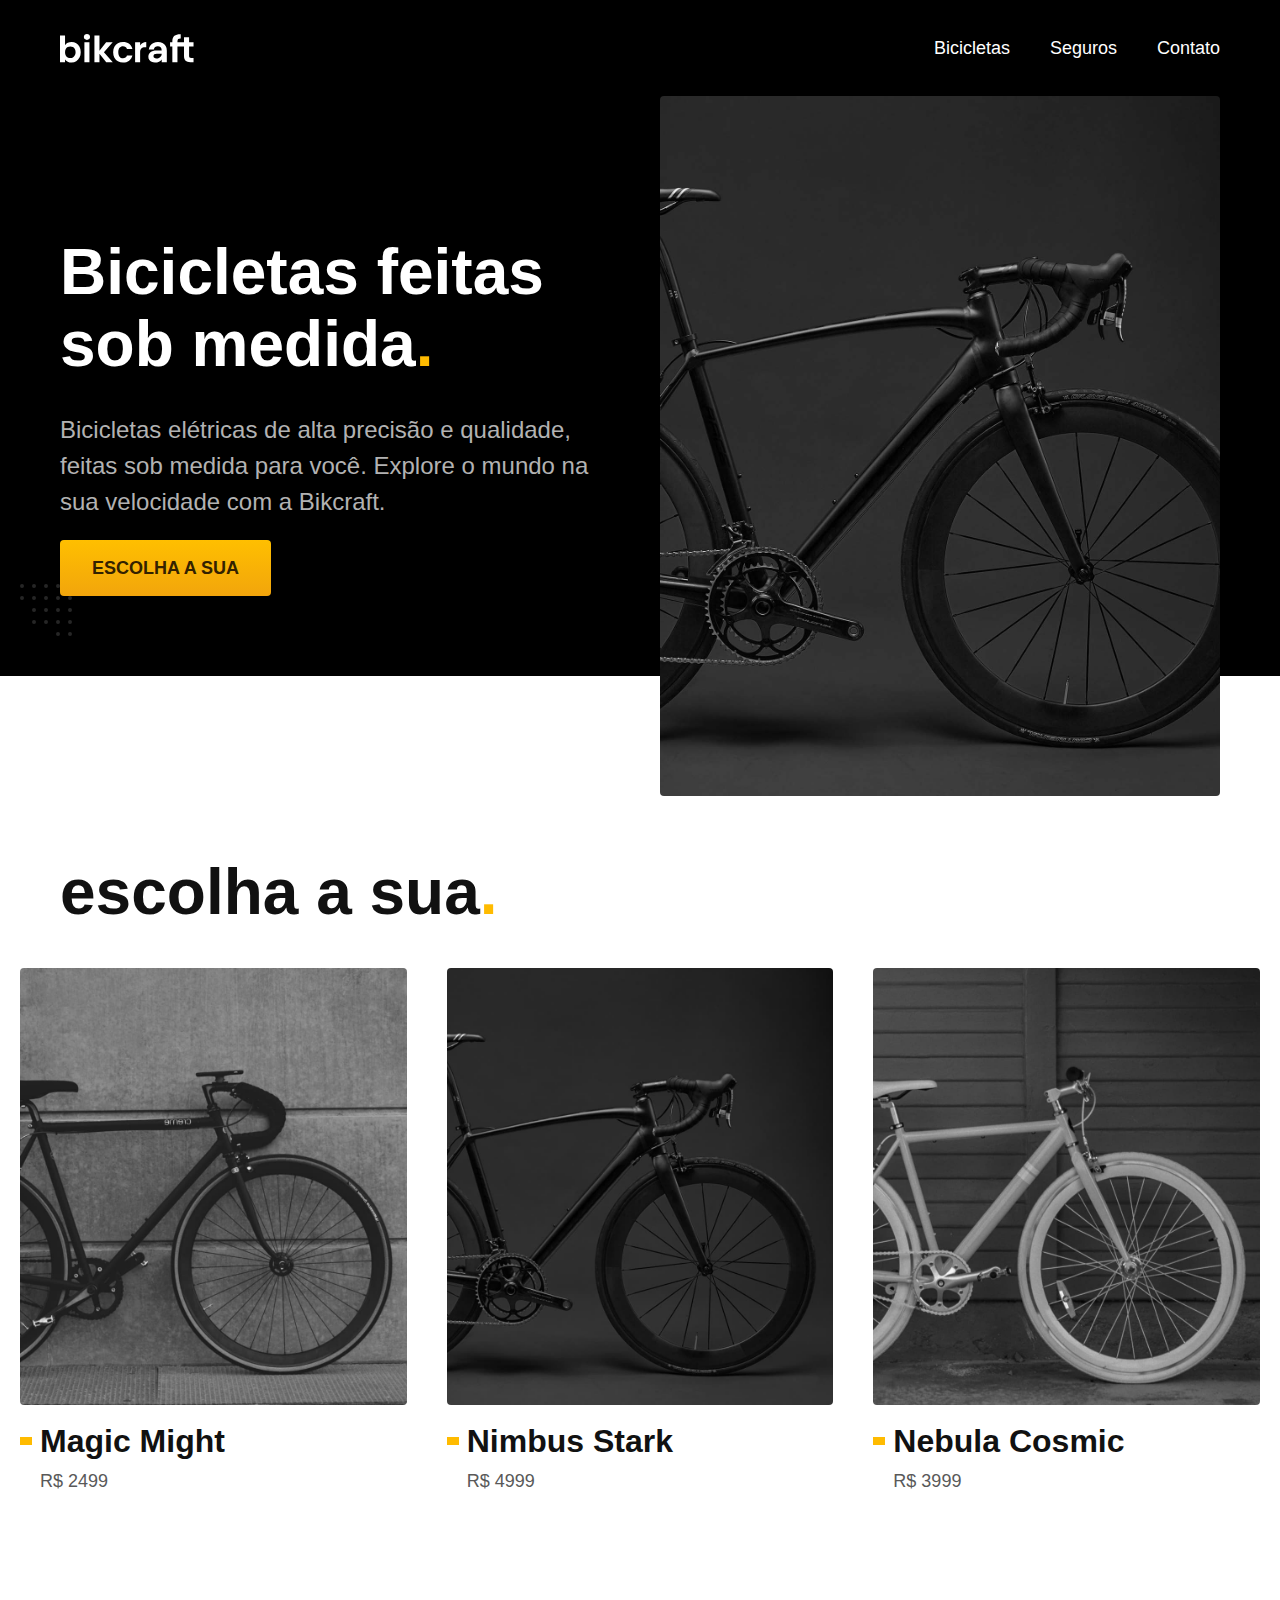
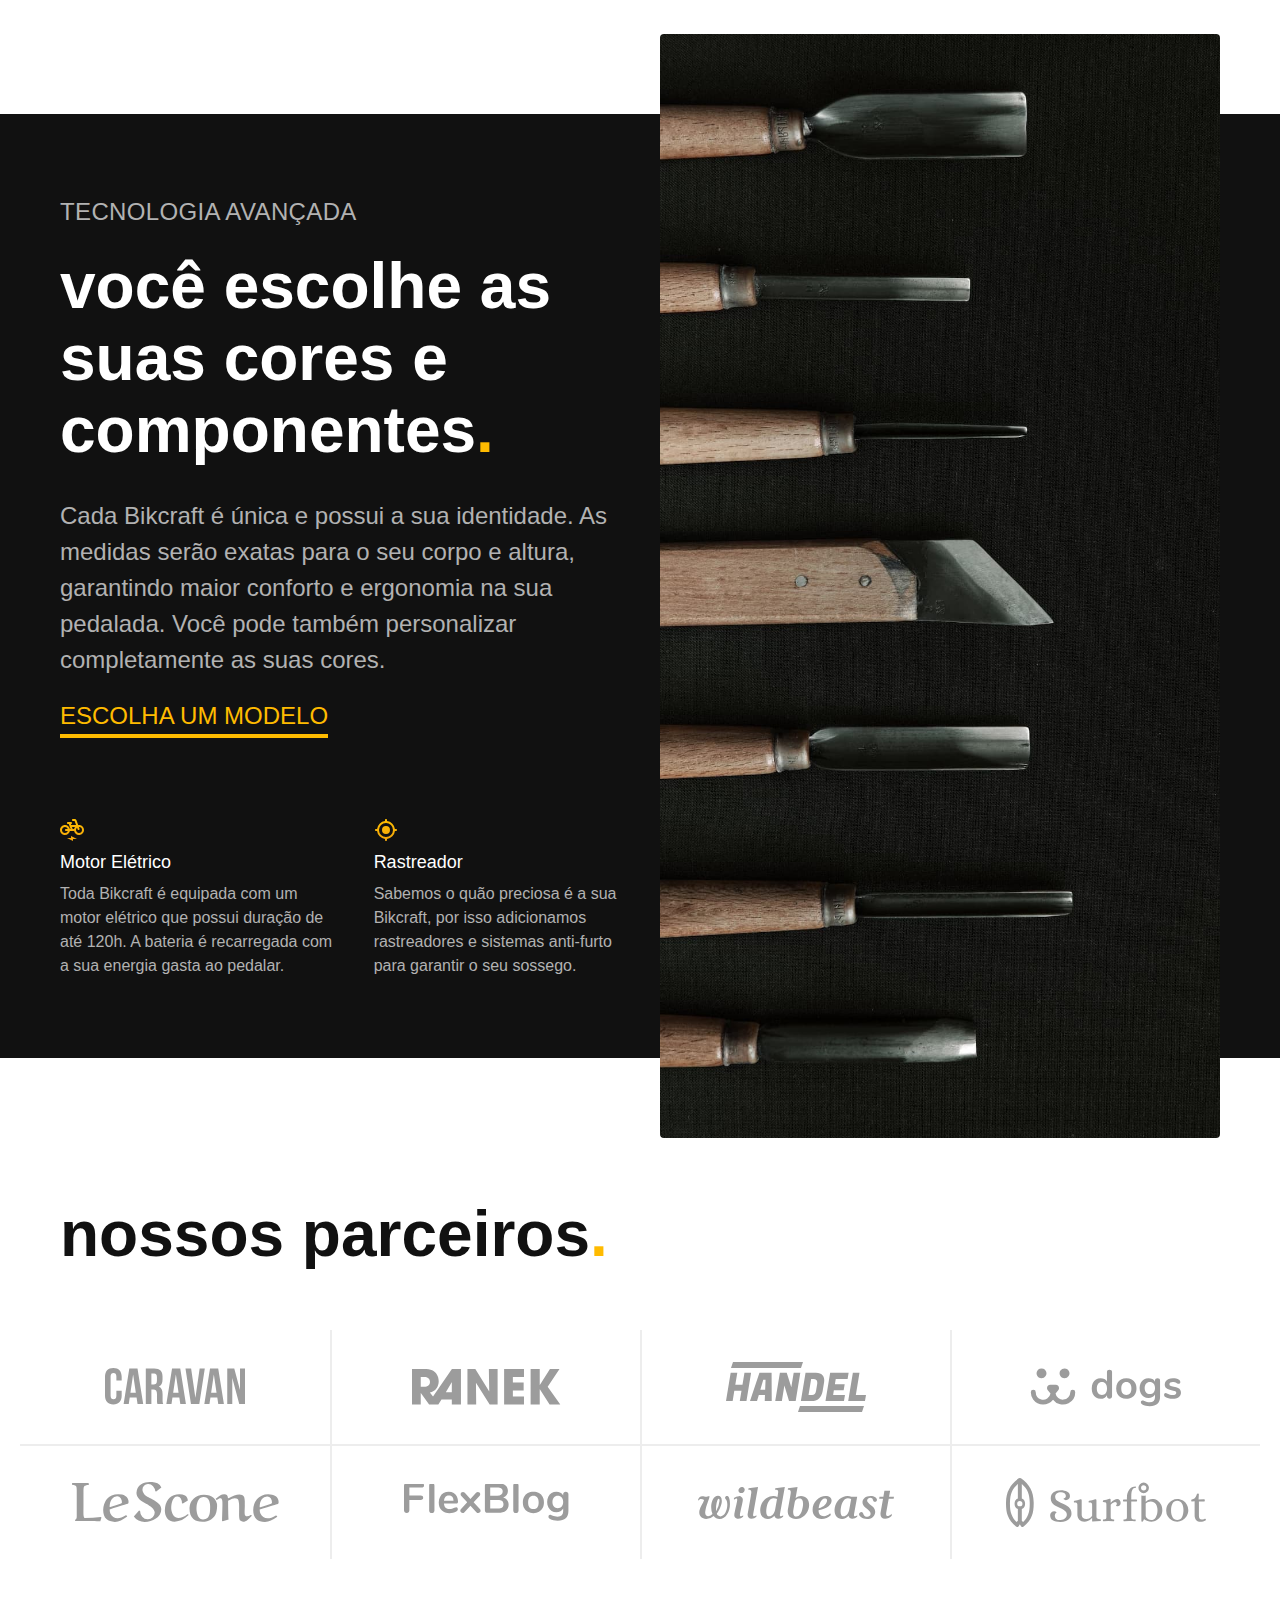
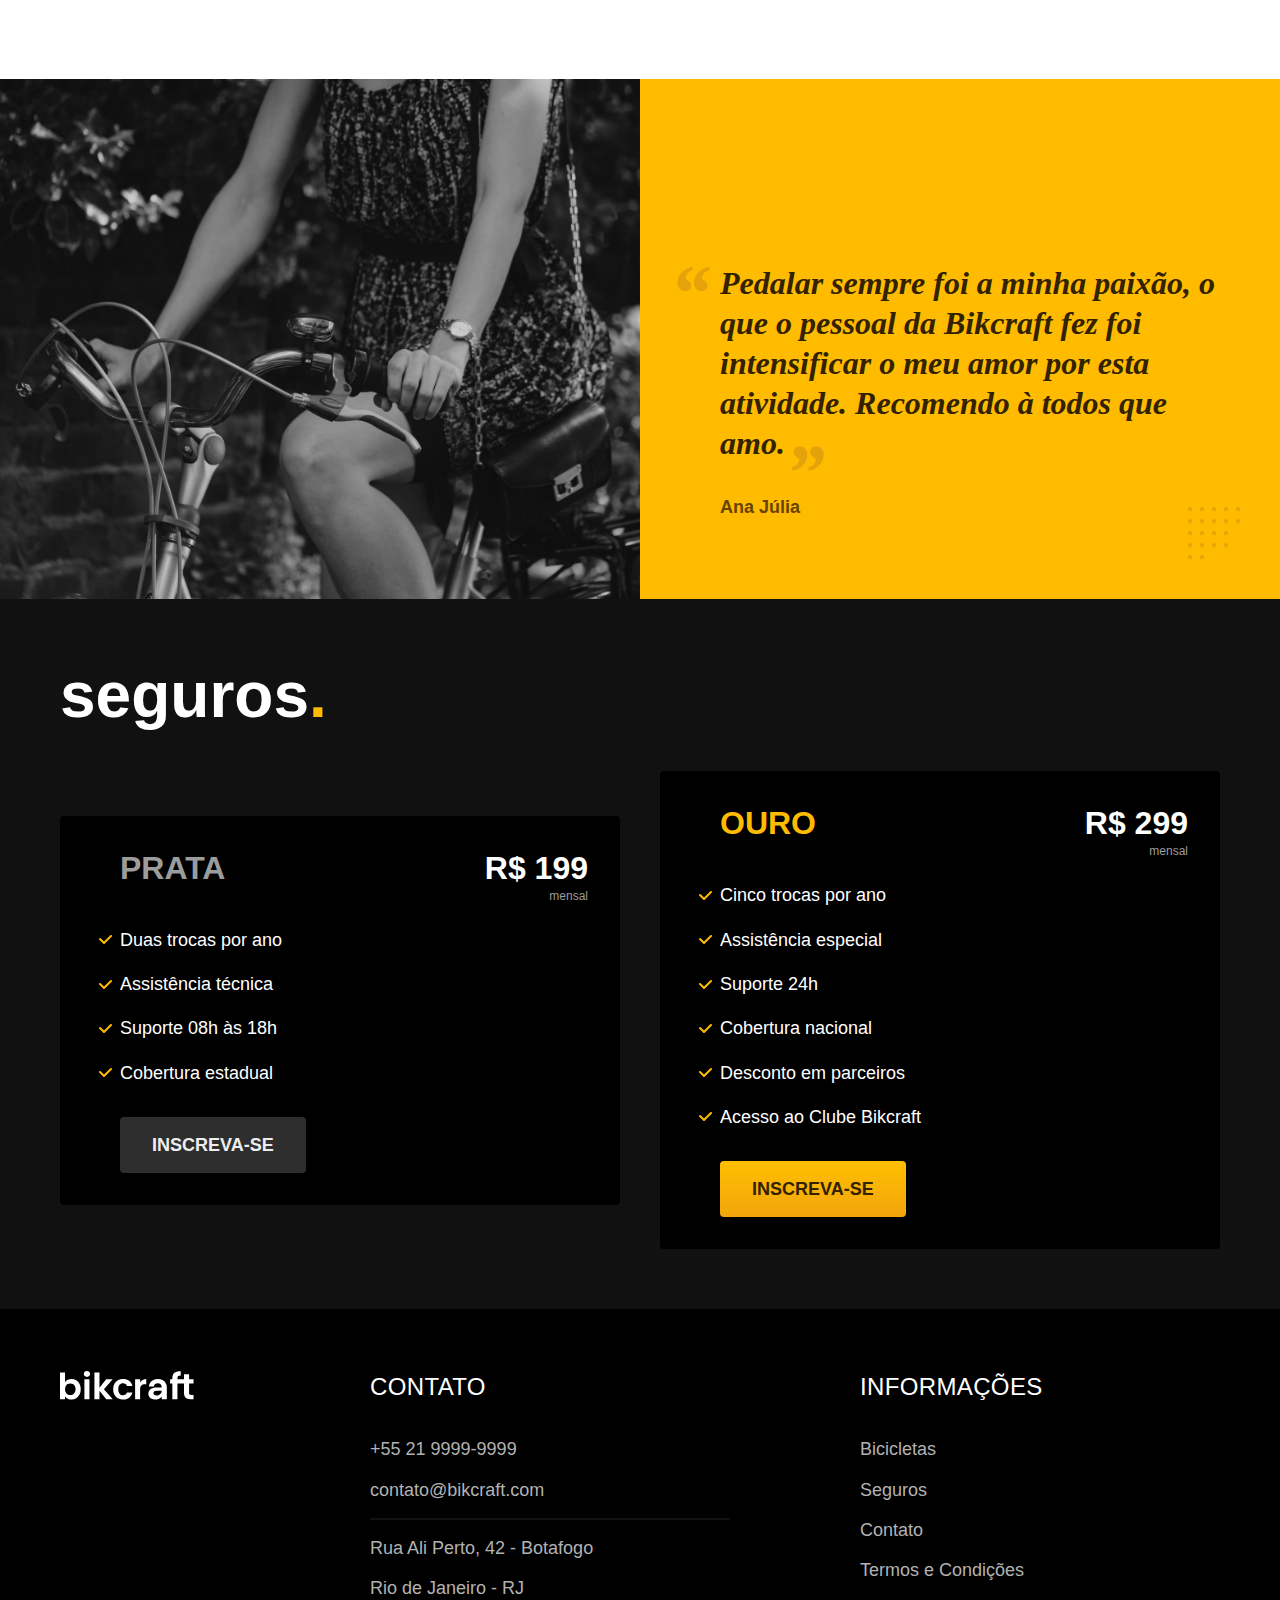
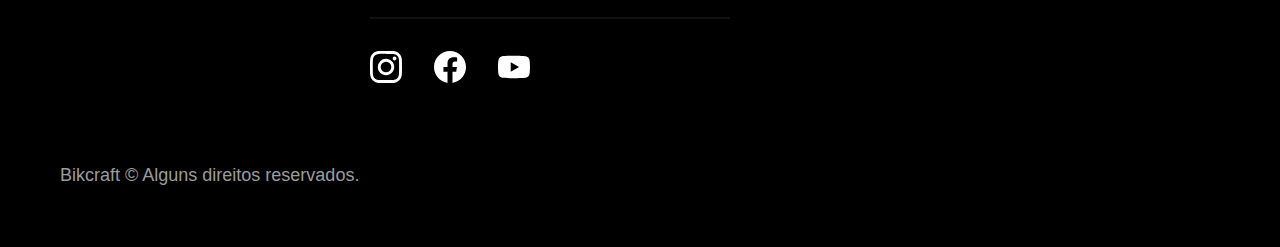
==== commit d660585d: "att" ====
--- a/index.html
+++ b/index.html
@@ -1,187 +1,197 @@
 <!DOCTYPE html>
 <html lang="pt-br">
+
 <head>
   <meta charset="UTF-8">
   <meta name="viewport" content="width=device-width, initial-scale=1.0">
-  <meta name="description" content="Bicicletas elétricas de alta precisão e qualidade,  feitas sob medida para o cliente. Explore o mundo na sua velocidade com a Bikcraft.">
-  <title>Bikcraft - Bicicletas Elétricas</title>  
+
+  <title>Bikcraft - Bicicletas Elétricas</title>
+  <meta name="description" content="Bicicletas elétricas de alta precisão e qualidade, feitas sob medida para o cliente. Explore o mundo na sua velocidade com a Bikcraft.">
+
+  <link rel="preload" href="./css/style.css" as="style">
   <link rel="stylesheet" href="./css/style.css">
-  <link rel="preconnect" href="https://fonts.googleapis.com"><link rel="preconnect" href="https://fonts.gstatic.com" crossorigin><link href="https://fonts.googleapis.com/css2?family=Merriweather:ital,wght@1,900&family=Poppins:wght@400;600&family=Roboto:wght@400;500&display=swap" rel="stylesheet">
 </head>
+
 <body>
-    <header class="header-bg">
-      <div class="header container">
-        <a href="./"><img src="./img/bikcraft.svg" alt="bikcraft"></a>
+  <header class="header-bg">
+    <div class="header container">
+      <a href="./">
+        <img src="./img/bikcraft.svg" width="136" height="32" alt="Bikcraft">
+      </a>
 
-        <nav aria-label="primaria" ></nav>
+      <nav aria-label="primaria">
         <ul class="header-menu font-1-m cor-0">
           <li><a href="./bicicletas.html">Bicicletas</a></li>
           <li><a href="./seguros.html">Seguros</a></li>
           <li><a href="./contato.html">Contato</a></li>
         </ul>
+      </nav>
+    </div>
+  </header>
+
+  <main class="introducao-bg">
+    <div class="introducao container">
+      <div class="introducao-conteudo">
+        <h1 class="font-1-xxl cor-0">Bicicletas feitas sob medida<span class="cor-p1">.</span></h1>
+        <p class="font-2-l cor-5">Bicicletas elétricas de alta precisão e qualidade, feitas sob medida para você. Explore o mundo na sua velocidade com a Bikcraft.</p>
+        <a class="botao" href="./bicicletas.html">Escolha a sua</a>
       </div>
-    </header>
+      <picture>
+        <source media="(max-width: 800px)" srcset="./img/bicicletas/nimbus.jpg">
+        <img src="./img/fotos/introducao.jpg" width="1280" height="1600" alt="Bicicleta elétrica preta.">
+      </picture>
+    </div>
+  </main>
 
-    <main class="introducao-bg">
-      <div class="introducao container">
-        <div class="introducao-conteudo">
-          <h1 class="font-1-xxl cor-0">Bicicletas feitas sob medida<span class="cor-p1">.</span></h1>
-          <p class="font-2-l cor-5">Bicicletas elétricas de alta precisão e qualidade, feitas sob medida para você. Explore o mundo na sua velocidade com a Bikcraft.</p>
-          <a class="botao" href="./bicicletas.html">Escolha a sua</a>
-        </div>
-        <div>
-          <img src="./img/fotos/introducao.jpg" alt="Bicicleta elétrica petra.">
+  <article class="bicicletas-lista">
+    <h2 class="container font-1-xxl">escolha a sua<span class="cor-p1">.</span></h2>
+
+    <ul>
+      <li>
+        <a href="./bicicletas/magic.html">
+          <img src="./img/bicicletas/magic-home.jpg" alt="Bicicleta preta" width="920" height="1040">
+          <h3 class="font-1-xl">Magic Might</h3>
+          <span class="font-2-m cor-8">R$ 2499</span>
+        </a>
+      </li>
+      <li>
+        <a href="./bicicletas/nimbus.html">
+          <img src="./img/bicicletas/nimbus-home.jpg" alt="Bicicleta preta" width="920" height="1040">
+          <h3 class="font-1-xl">Nimbus Stark</h3>
+          <span class="font-2-m cor-8">R$ 4999</span>
+        </a>
+      </li>
+      <li>
+        <a href="./bicicletas/nebula.html">
+          <img src="./img/bicicletas/nebula-home.jpg" alt="Bicicleta preta" width="920" height="1040">
+          <h3 class="font-1-xl">Nebula Cosmic</h3>
+          <span class="font-2-m cor-8">R$ 3999</span>
+        </a>
+      </li>
+    </ul>
+  </article>
+
+  <article class="tecnologia-bg">
+    <div class="tecnologia container">
+      <div class="tecnologia-conteudo">
+        <span class="font-2-l-b cor-5">Tecnologia Avançada</span>
+        <h2 class="font-1-xxl cor-0">você escolhe as suas cores e componentes<span class="cor-p1">.</span></h2>
+        <p class="font-2-l cor-5">Cada Bikcraft é única e possui a sua identidade. As medidas serão exatas para o seu corpo e altura, garantindo maior conforto e ergonomia na sua pedalada. Você pode também personalizar completamente as suas cores.</p>
+        <a class="link" href="./bicicletas.html">Escolha um modelo</a>
+        <div class="tecnologia-vantagens">
+          <div>
+            <img src="./img/icones/eletrica.svg" width="24" height="24" alt="">
+            <h3 class="font-1-m cor-0">Motor Elétrico</h3>
+            <p class="font-2-s cor-5">Toda Bikcraft é equipada com um motor elétrico que possui duração de até 120h. A bateria é recarregada com a sua energia gasta ao pedalar.</p>
           </div>
-      </div>
-    </main>
-
-    <article class="bicicletas-lista">
-      <h2 class="container font-1-xxl">escolha a sua <span class="cor-p1">.</span></h2>
-
-      <ul>
-        <li>
-          <a href="./bicicletas/magic.html">
-            <img src="./img/bicicletas/magic-home.jpg" alt="Bicicleta preta">
-            <h3 class="font-1-xl">Magic Might</h3>
-            <span class="font-2-m cor-8">R$ 2499</span>
-          </a>
-        </li>
-
-        <li>
-          <a href="./bicicletas/nimbus.html">
-            <img src="./img/bicicletas/nimbus-home.jpg" alt="Bicicleta preta">
-            <h3 class="font-1-xl">Nimbus Stark</h3>
-            <span class="font-2-m cor-8">R$ 4999</span>
-          </a>
-        </li>
-
-        <li>
-          <a href="./bicicletas/nebula.html">
-            <img src="./img/bicicletas/nebula-home.jpg" alt="Bicicleta preta">
-            <h3 class="font-1-xl">Nebula Cosmic</h3>
-            <span class="font-2-m cor-8">R$ 3999</span>
-          </a>
-        </li>
-      </ul>
-      </article>
-
-      <article class="tecnologia-bg">
-        <div class="tecnologia container">
-          <div class="tecnologia-conteudo">
-            <span class="font-2-l-b cor-5">Tecnologia Avançada</span>
-            <h2 class="font-1-xxl cor-0">você escolhe as suas cores e componentes<span class="cor-p1">.</span></h2>
-            <p class="font-2-l cor-5">Cada Bikcraft é única e possui a sua identidade. As medidas serão exatas para o seu corpo e altura, garantindo maior conforto e ergonomia na sua pedalada. Você pode também personalizar completamente as suas cores.</p>
-            <a class="link" href="./bicicletas.html">Escolha um modelo</a>
-            <div class="tecnologia-vantagens">
-              <div>
-                <img src="./img/icones/eletrica.svg" alt="">
-                <h3 class="font-1-m cor-0">Motor Elétrico</h3>
-                <p class="font-2-s cor-5">Toda Bikcraft é equipada com um motor elétrico que possui duração de até 120h. A bateria é recarregada com a sua energia gasta ao pedalar.</p>
-              </div>
-              <div>
-                <img src="./img/icones/rastreador.svg" alt="">
-                <h3 class="font-1-m cor-0">Rastreador</h3>
-                <p class="font-2-s cor-5">Sabemos o quão preciosa é a sua Bikcraft, por isso adicionamos rastreadores e sistemas anti-furto para garantir o seu sossego.</p>
-              </div>
-            </div>
-          </div>
-          <div class="tecnologia-imagem">
-            <img src="./img/fotos/tecnologia.jpg" alt="">
+          <div>
+            <img src="./img/icones/rastreador.svg" width="24" height="24" alt="">
+            <h3 class="font-1-m cor-0">Rastreador</h3>
+            <p class="font-2-s cor-5">Sabemos o quão preciosa é a sua Bikcraft, por isso adicionamos rastreadores e sistemas anti-furto para garantir o seu sossego.</p>
           </div>
         </div>
-      </article>
-      <section class="parceiros" aria-label="Nossos Parceiros">
-        <h2 class="container font-1-xxl">nossos parceiros<span class="cor-p1">.</span></h2>
-        <ul>
-          <li><img src="./img/parceiros/caravan.svg" alt="caravan"></li>
-          <li><img src="./img/parceiros/ranek.svg" alt="ranek"></li>
-          <li><img src="./img/parceiros/handel.svg" alt="handel"></li>
-          <li><img src="./img/parceiros/dogs.svg" alt="dogs"></li>
-          <li><img src="./img/parceiros/lescone.svg" alt="lescone"></li>
-          <li><img src="./img/parceiros/flexblog.svg" alt="flexblog"></li>
-          <li><img src="./img/parceiros/wildbeast.svg" alt="wildbeast"></li>
-          <li><img src="./img/parceiros/surfbot.svg" alt="surfbot"></li>
+      </div>
+      <div class="tecnologia-imagem">
+        <img src="./img/fotos/tecnologia.jpg" width="1200" height="1920" alt="">
+      </div>
+    </div>
+  </article>
+
+  <section class="parceiros" aria-label="Nossos Parceiros">
+    <h2 class="container font-1-xxl">nossos parceiros<span class="cor-p1">.</span></h2>
+
+    <ul>
+      <li><img src="./img/parceiros/caravan.svg" alt="Caravan" width="140" height="38"></li>
+      <li><img src="./img/parceiros/ranek.svg" alt="Ranek" width="149" height="36"></li>
+      <li><img src="./img/parceiros/handel.svg" alt="Handel" width="140" height="50"></li>
+      <li><img src="./img/parceiros/dogs.svg" alt="Dogs" width="152" height="39"></li>
+      <li><img src="./img/parceiros/lescone.svg" alt="LeScone" width="208" height="41"></li>
+      <li><img src="./img/parceiros/flexblog.svg" alt="FlexBlog" width="165" height="38"></li>
+      <li><img src="./img/parceiros/wildbeast.svg" alt="Wildbeast" width="196" height="34"></li>
+      <li><img src="./img/parceiros/surfbot.svg" alt="Surfbot" width="200" height="49"></li>
+    </ul>
+  </section>
+
+  <section class="depoimento" aria-label="Depoimento">
+    <div>
+      <img src="./img/fotos/depoimento.jpg" width="1560" height="1360" alt="Pessoa pedalando uma bicicleta Bikcraft">
+    </div>
+    <div class="depoimento-conteudo">
+      <blockquote class="font-1-xl cor-p5">
+        <p>Pedalar sempre foi a minha paixão, o que o pessoal da Bikcraft fez foi intensificar o meu amor por esta atividade. Recomendo à todos que amo.</p>
+      </blockquote>
+      <span class="font-1-m-b cor-p4">Ana Júlia</span>
+    </div>
+  </section>
+
+  <article class="seguros-bg">
+    <div class="seguros container">
+      <h2 class="font-1-xxl cor-0">seguros<span class="cor-p1">.</span></h2>
+      <div class="seguros-item">
+        <h3 class="font-1-xl cor-6">PRATA</h3>
+        <span class="font-1-xl cor-0">R$ 199 <span class="font-1-xs cor-6">mensal</span></span>
+        <ul class="font-2-m cor-0">
+          <li>Duas trocas por ano</li>
+          <li>Assistência técnica</li>
+          <li>Suporte 08h às 18h</li>
+          <li>Cobertura estadual</li>
         </ul>
-      </section>
-      <section class="depoimento" aria-label="Depoimento">
-        <div>
-          <img src="./img/fotos/depoimento.jpg" alt="Pessoa pedalando uma bicicleta Bikcraft">
+        <a class="botao secundario" href="./orcamento.html">Inscreva-se</a>
+      </div>
+
+      <div class="seguros-item">
+        <h3 class="font-1-xl cor-p1">OURO</h3>
+        <span class="font-1-xl cor-0">R$ 299 <span class="font-1-xs cor-6">mensal</span></span>
+        <ul class="font-2-m cor-0">
+          <li>Cinco trocas por ano</li>
+          <li>Assistência especial</li>
+          <li>Suporte 24h</li>
+          <li>Cobertura nacional</li>
+          <li>Desconto em parceiros</li>
+          <li>Acesso ao Clube Bikcraft</li>
+        </ul>
+        <a class="botao" href="./orcamento.html">Inscreva-se</a>
+      </div>
+    </div>
+  </article>
+
+  <footer class="footer-bg">
+    <div class="footer container">
+      <img src="./img/bikcraft.svg" width="136" height="32" alt="Bikcraft">
+      <div class="footer-contato">
+        <h3 class="font-2-l-b cor-0">Contato</h3>
+        <ul class="font-2-m cor-5">
+          <li><a href="tel:+552199999999">+55 21 9999-9999</a></li>
+          <li><a href="mailto:contato@bikcraft.com">contato@bikcraft.com</a></li>
+          <li>Rua Ali Perto, 42 - Botafogo</li>
+          <li>Rio de Janeiro - RJ</li>
+        </ul>
+        <div class="footer-redes">
+          <a href="./">
+            <img src="./img/redes/instagram.svg" width="32" height="32" alt="Instagram">
+          </a>
+          <a href="./">
+            <img src="./img/redes/facebook.svg" width="32" height="32" alt="Facebook">
+          </a>
+          <a href="./">
+            <img src="./img/redes/youtube.svg" width="32" height="32" alt="Youtube">
+          </a>
         </div>
-        <div class="depoimento-conteudo">
-          <blockquote class="font-1-xl cor-p5">
-            <p>Pedalar sempre foi a minha paixão, o que o pessoal da Bikcraft fez foi intensificar o meu amor por esta atividade. Recomendo à todos que amo.</p>
-          </blockquote>
-          <span class="font-1-m-b cor-p4">Ana Júlia</span>
-        </div>
-      </section>
+      </div>
+      <div class="footer-informacoes">
+        <h3 class="font-2-l-b cor-0">Informações</h3>
+        <nav>
+          <ul class="font-1-m cor-5">
+            <li><a href="./bicicletas.html">Bicicletas</a></li>
+            <li><a href="./seguros.html">Seguros</a></li>
+            <li><a href="./contato.html">Contato</a></li>
+            <li><a href="./termos.html">Termos e Condições</a></li>
+          </ul>
+        </nav>
+      </div>
+      <p class="footer-copy font-2-m cor-6">Bikcraft © Alguns direitos reservados.</p>
+    </div>
+  </footer>
+</body>
 
-      <article class="seguros-bg">
-        <div class="seguros container">
-          <h2 class="font-1-xxl cor-0">seguros<span class="cor-p1">.</span></h2>
-          <div class="seguros-item">
-            <h3 class="font-1-xl cor-6">PRATA</h3>
-            <span class="font-1-xl cor-0">R$ 199 <span class="font-1-xs cor-6">mensal</span></span>
-            <ul class="font-2-m cor-0">
-              <li>Duas trocas por ano</li>
-              <li>Assistência técnica</li>
-              <li>Suporte 08h às 18h</li>
-              <li>Cobertura estadual</li>
-            </ul>
-            <a class="botao secundario" href="./orcamento.html">Inscreva-se</a>
-          </div>
-
-          <div class="seguros-item">
-            <h3 class="font-1-xl cor-p1">OURO</h3>
-            <span class="font-1-xl cor-0">R$ 299 <span class="font-1-xs cor-6">mensal</span></span>
-            <ul class="font-2-m cor-0">
-              <li>Cinco trocas por ano</li>
-              <li>Assistência especial</li>
-              <li>Suporte 24h</li>
-              <li>Cobertura nacional</li>
-              <li>Desconto em parceiros</li>
-              <li>Acesso ao Clube Bikcraft</li>
-            </ul>
-            <a class="botao" href="./orcamento.html">Inscreva-se</a>
-          </div>
-        </div>
-      </article>
-
-      <footer class="footer-bg">
-        <div class="footer container">
-          <img src="./img/bikcraft.svg" alt="Bikcraft">
-          <div class="footer-contato">
-            <h3 class="font-2-l-b cor-0">Contato</h3>
-            <ul class="font-2-m cor-5">
-              <li><a href="tel:+5521999999999">+55 21 9999-9999</a></li>
-              <li><a href="mailto:contato@bikcraft.com">contato@bikcraft.com</a></li>
-              <li>Rua Ali Perto, 42 - Botafogo</li>
-              <li>Rio de Janeiro - RJ</li>
-            </ul>
-            <div class="footer-redes">
-              <a href="./">
-                <img src="./img/redes/instagram.svg" alt="Instagram">
-              </a>
-              <a href="./">
-                <img src="./img/redes/facebook.svg" alt="Facebook">
-              </a>
-              <a href="./">
-                <img src="./img/redes/youtube.svg" alt="Youtube">
-              </a>
-            </div>
-          </div>
-          <div class="footer-informacoes">
-            <h3 class="font-2-l-b cor-0">Informaçôes</h3>
-            <nav>
-              <ul class="font-1-m cor-5">
-                <li><a href="./bicicletas.html">Bicicletas</a></li>
-                <li><a href="./seguros.html">Seguros</a></li>
-                <li><a href="./contato.html">Contato</a></li>
-                <li><a href="./termos.html">Termos e Condições</a></li>
-              </ul>
-            </nav>
-          </div>
-          <p class="footer-copy font-2-m cor-6">Bikcraft © Alguns direitos reservados.</p>
-        </div>
-      </footer>
-</body>
 </html>--- a/css/style.css
+++ b/css/style.css
@@ -5,23 +5,35 @@
 @import "./global/header.css";
 @import "./global/footer.css";
 
-/* utilidades */
+/* Utilidades */
 @import "./utilidades/componentes.css";
+@import "./utilidades/formulario.css";
 
-/* home */
+/* Home */
 @import "./home/introducao.css";
 @import "./home/tecnologia.css";
 @import "./home/parceiros.css";
 @import "./home/depoimento.css";
 
-/* bicicletas */
+/* Bicicletas */
 @import "./bicicletas/bicicletas-lista.css";
 @import "./bicicletas/bicicletas.css";
+
+/* Bicicleta */
+@import "./bicicleta/bicicleta.css";
+@import "./bicicleta/seguro.css";
 
 /* Seguros */
 @import "./seguros/seguros.css";
 @import "./seguros/vantagens.css";
 @import "./seguros/perguntas.css";
 
-/* termos */
-@import "./termos/termos.css";+/* Contato */
+@import "./contato/contato.css";
+@import "./contato/lojas.css";
+
+/* Contato */
+@import "./orcamento/orcamento.css";
+
+/* Termos */
+@import "./termos/termos.css";
--- a/css/style.css
+++ b/css/style.css
@@ -5,23 +5,35 @@
 @import "./global/header.css";
 @import "./global/footer.css";
 
-/* utilidades */
+/* Utilidades */
 @import "./utilidades/componentes.css";
+@import "./utilidades/formulario.css";
 
-/* home */
+/* Home */
 @import "./home/introducao.css";
 @import "./home/tecnologia.css";
 @import "./home/parceiros.css";
 @import "./home/depoimento.css";
 
-/* bicicletas */
+/* Bicicletas */
 @import "./bicicletas/bicicletas-lista.css";
 @import "./bicicletas/bicicletas.css";
+
+/* Bicicleta */
+@import "./bicicleta/bicicleta.css";
+@import "./bicicleta/seguro.css";
 
 /* Seguros */
 @import "./seguros/seguros.css";
 @import "./seguros/vantagens.css";
 @import "./seguros/perguntas.css";
 
-/* termos */
-@import "./termos/termos.css";+/* Contato */
+@import "./contato/contato.css";
+@import "./contato/lojas.css";
+
+/* Contato */
+@import "./orcamento/orcamento.css";
+
+/* Termos */
+@import "./termos/termos.css";
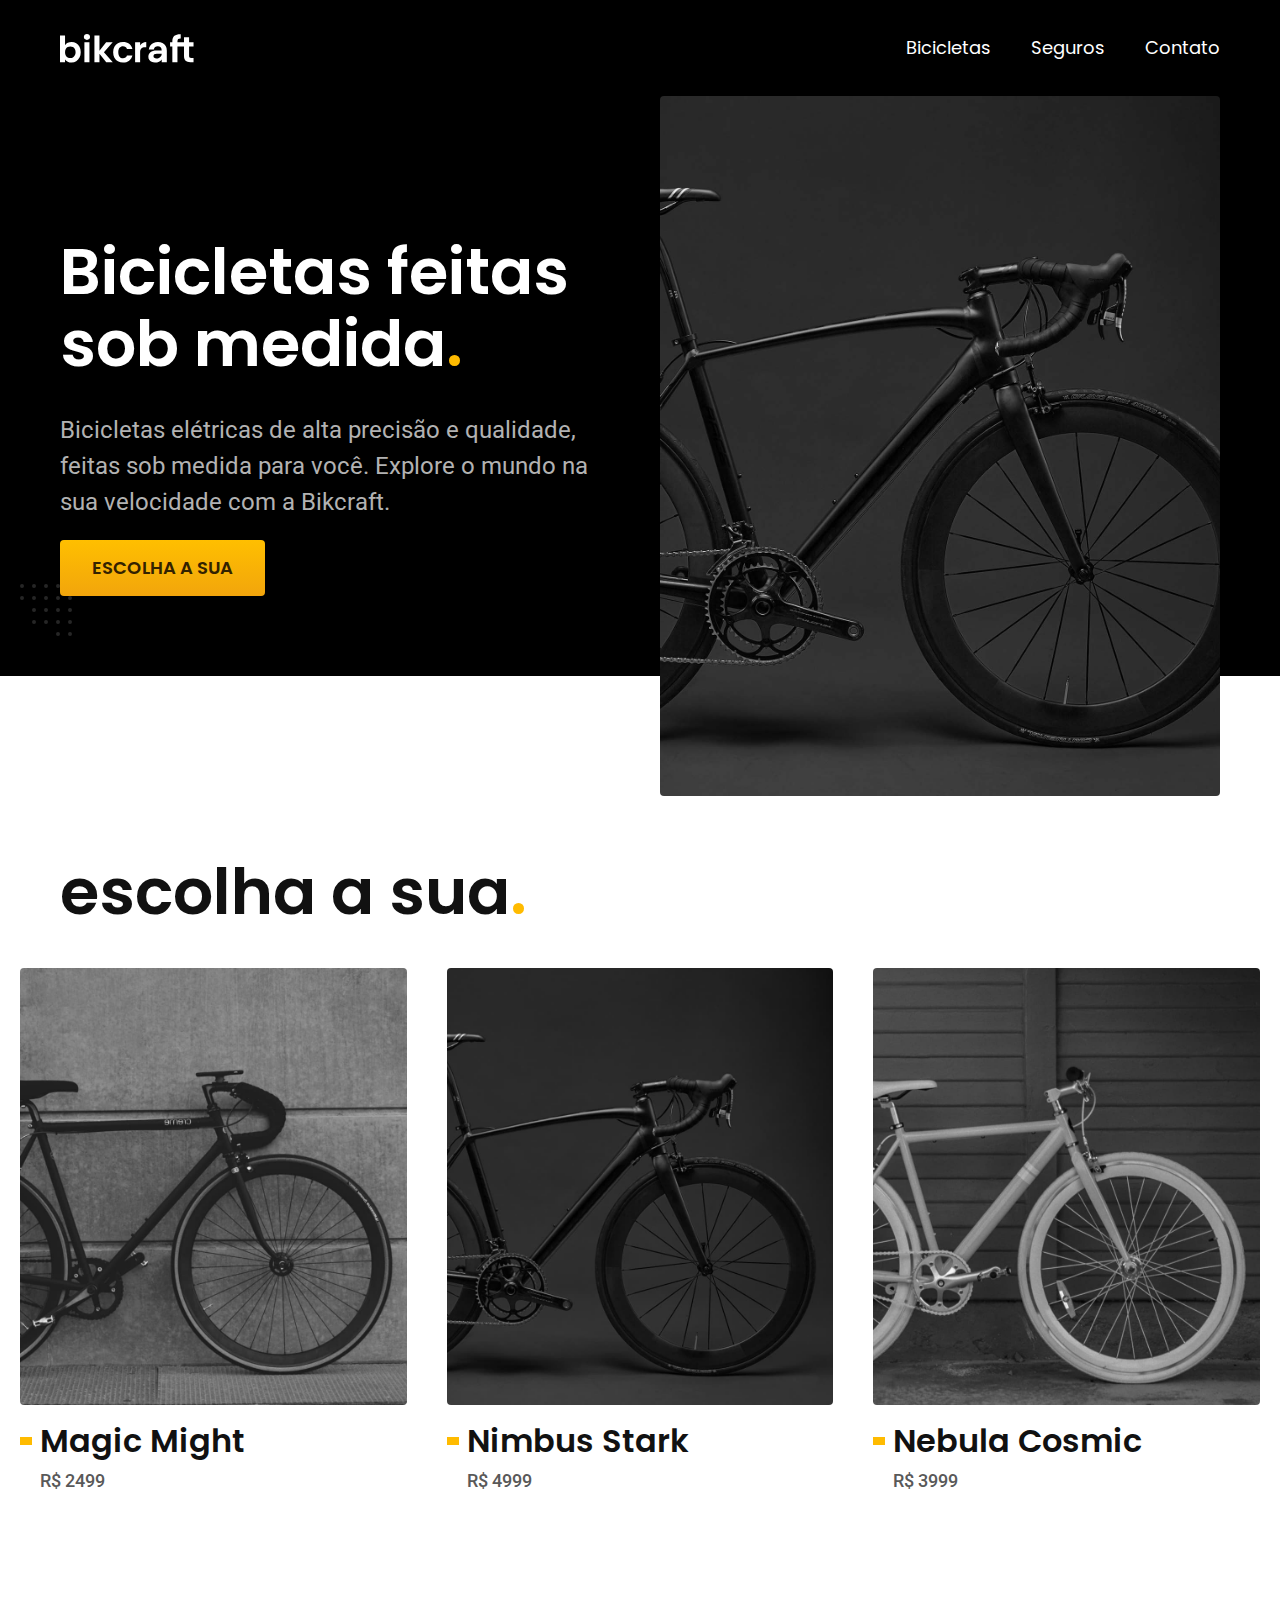
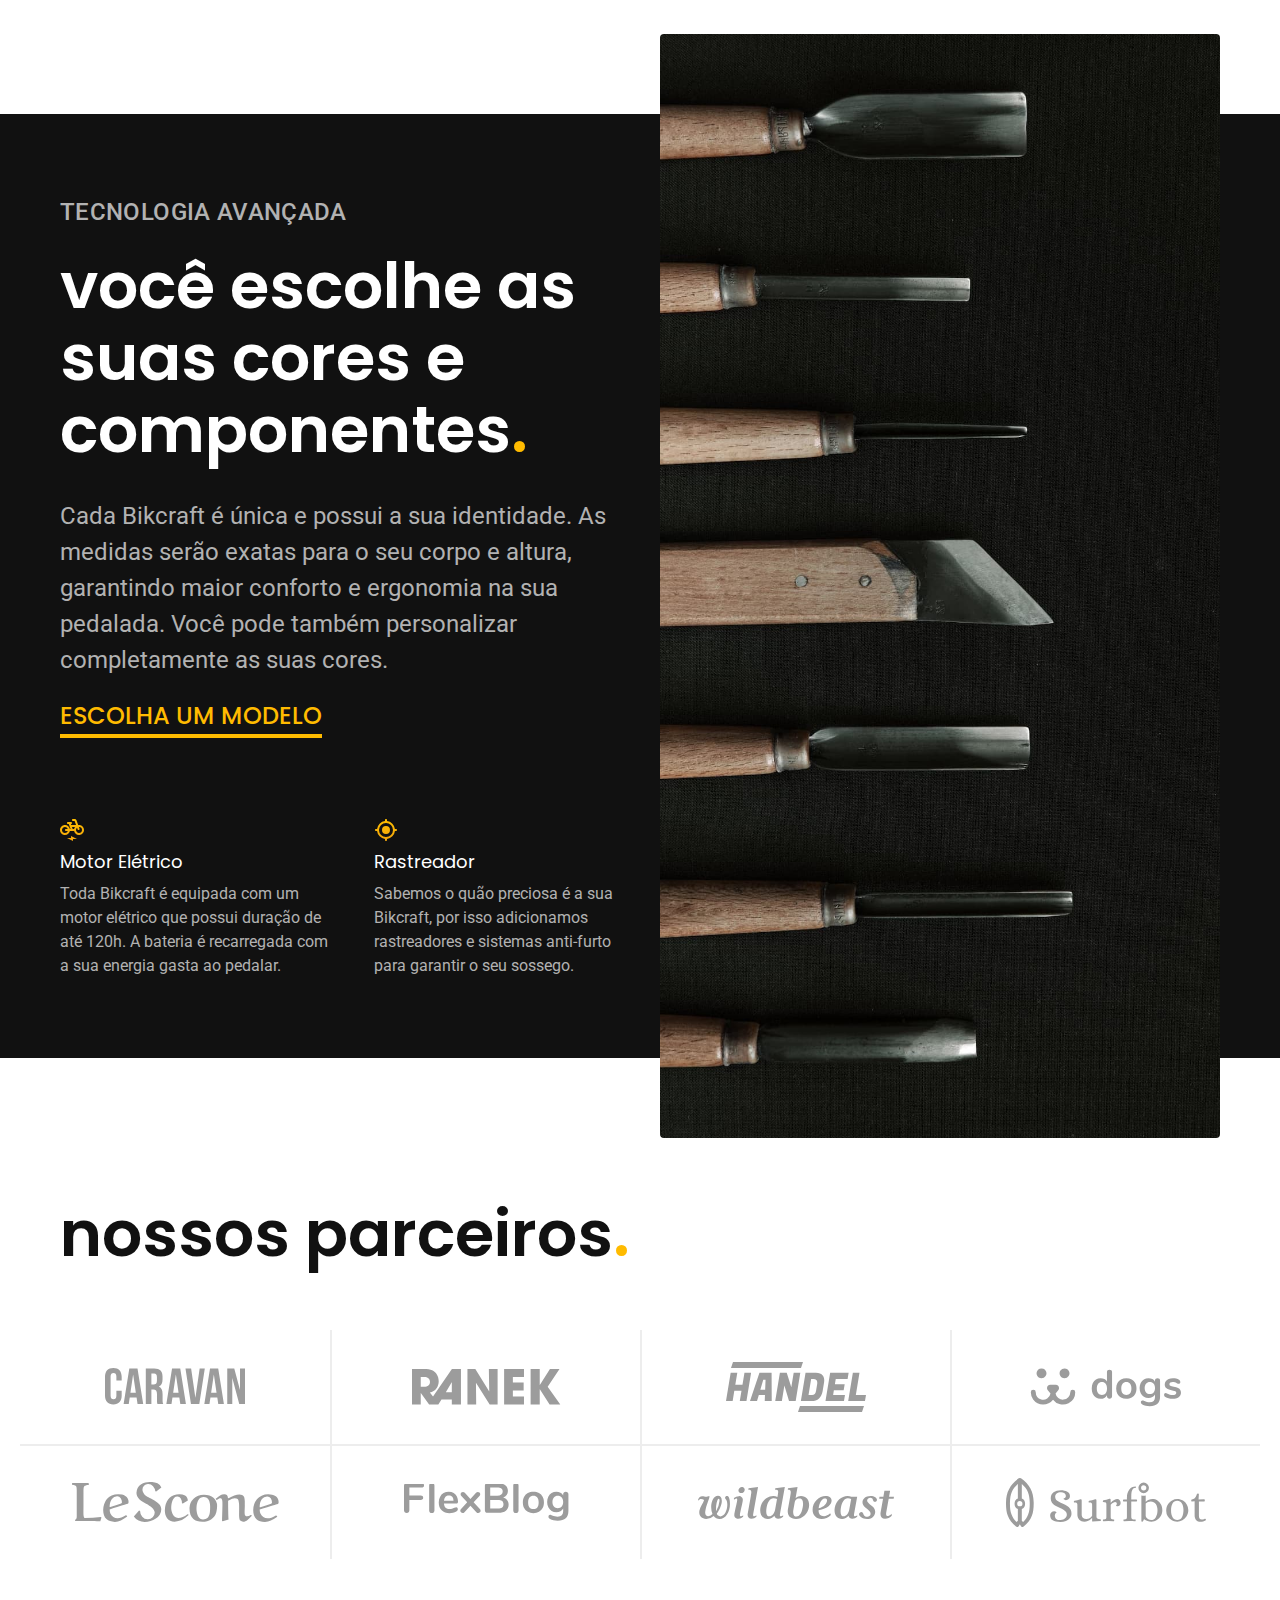
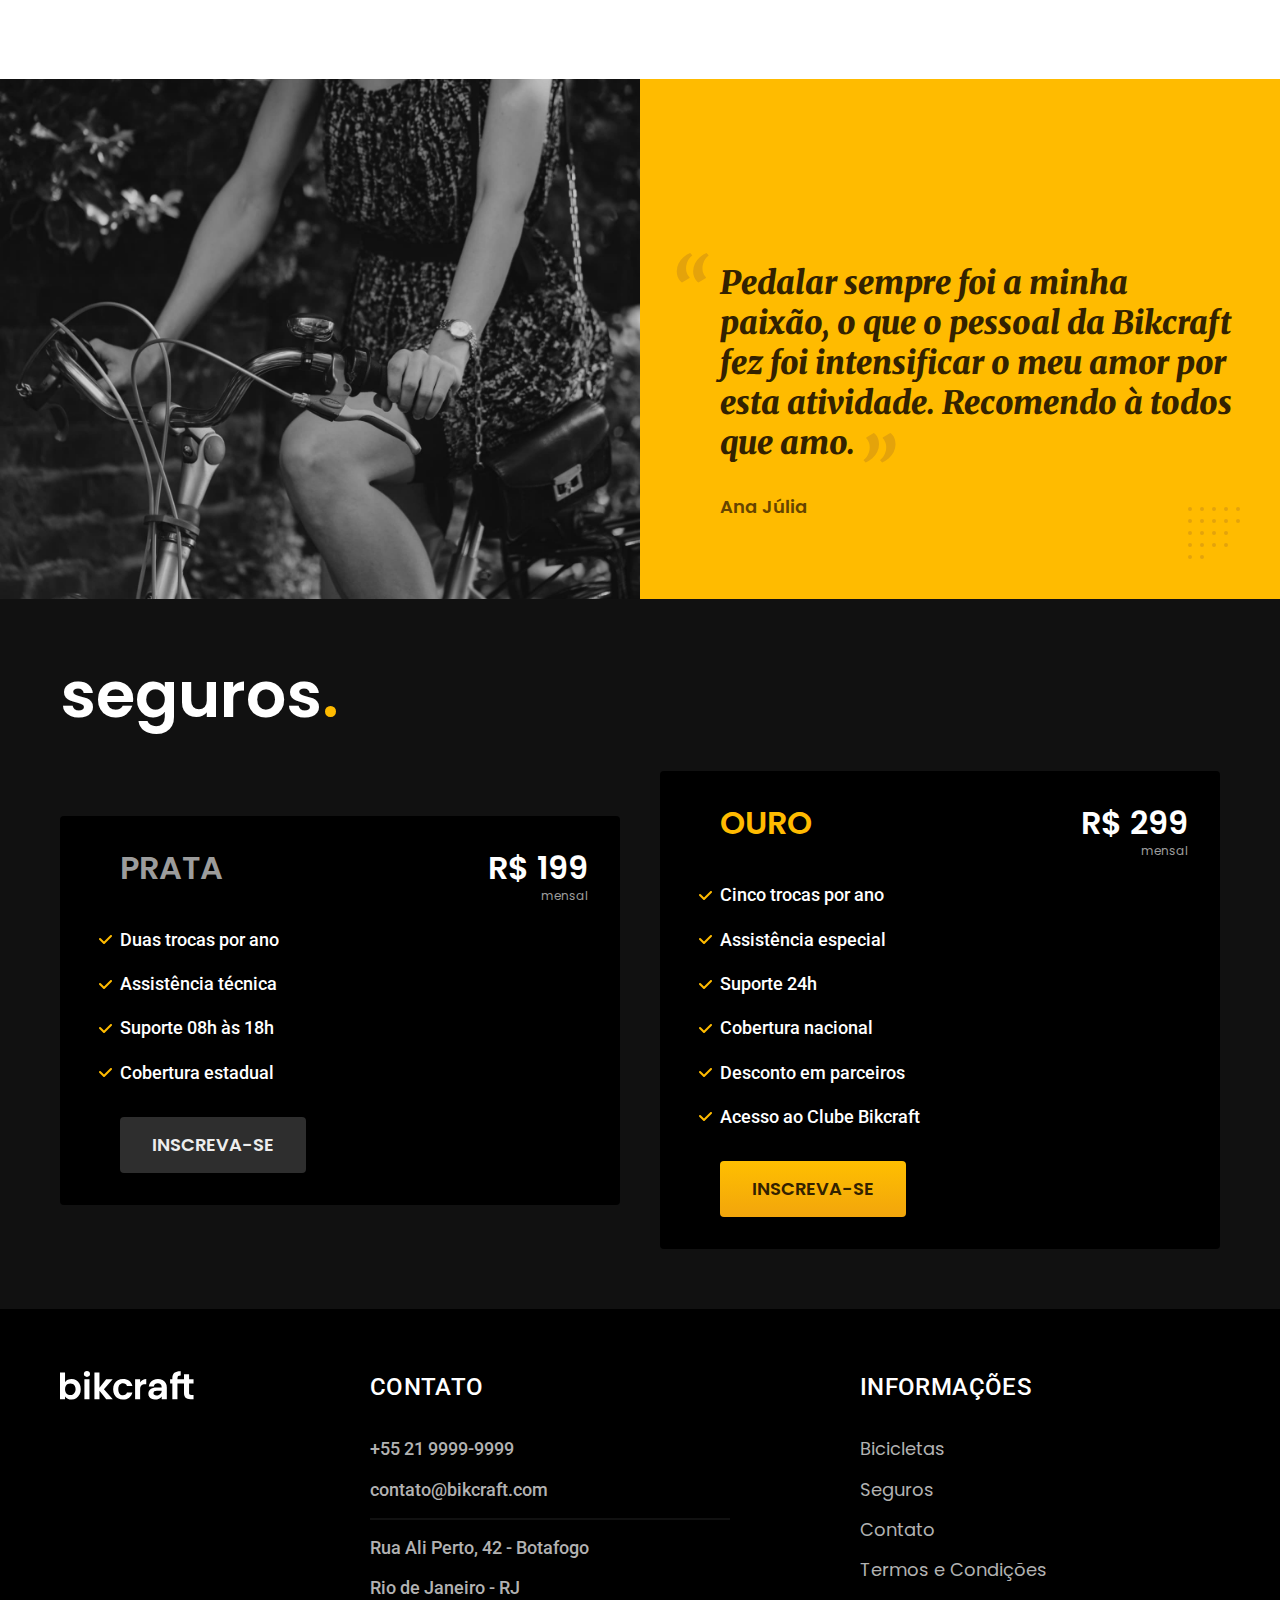
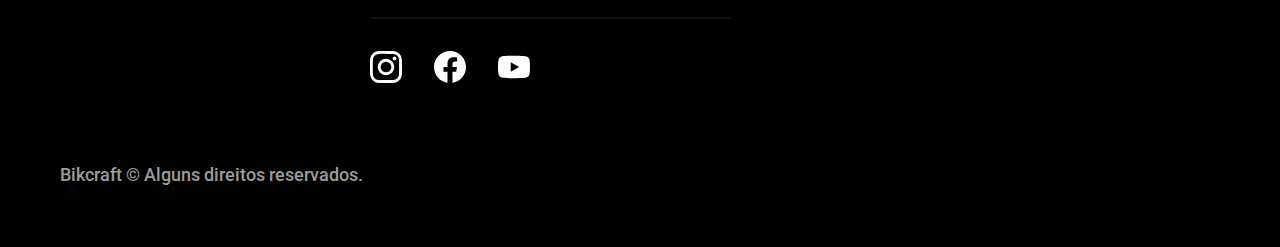
==== commit aad54069: "bikcraft at" ====
--- a/index.html
+++ b/index.html
@@ -8,8 +8,15 @@
   <title>Bikcraft - Bicicletas Elétricas</title>
   <meta name="description" content="Bicicletas elétricas de alta precisão e qualidade, feitas sob medida para o cliente. Explore o mundo na sua velocidade com a Bikcraft.">
 
-  <link rel="preload" href="./css/style.css" as="style">
-  <link rel="stylesheet" href="./css/style.css">
+  <link rel="icon" href="./favicon.svg" type="image/svg+xml">
+  <link rel="preload" href="./css/style.min.css" as="style">
+  <link rel="stylesheet" href="./css/style.min.css">
+
+  <script>document.documentElement.classList.add('js');</script>
+
+  <link rel="preconnect" href="https://fonts.googleapis.com">
+  <link rel="preconnect" href="https://fonts.gstatic.com" crossorigin>
+  <link href="https://fonts.googleapis.com/css2?family=Merriweather:ital,wght@1,900&family=Poppins:wght@400;600&family=Roboto:wght@400;500&display=swap" rel="stylesheet">
 </head>
 
 <body>
@@ -32,11 +39,11 @@
   <main class="introducao-bg">
     <div class="introducao container">
       <div class="introducao-conteudo">
-        <h1 class="font-1-xxl cor-0">Bicicletas feitas sob medida<span class="cor-p1">.</span></h1>
-        <p class="font-2-l cor-5">Bicicletas elétricas de alta precisão e qualidade, feitas sob medida para você. Explore o mundo na sua velocidade com a Bikcraft.</p>
-        <a class="botao" href="./bicicletas.html">Escolha a sua</a>
-      </div>
-      <picture>
+        <h1 class="font-1-xxl cor-0 fadeInDown" data-anime="200">Bicicletas feitas sob medida<span class="cor-p1">.</span></h1>
+        <p class="font-2-l cor-5 fadeInDown" data-anime="400">Bicicletas elétricas de alta precisão e qualidade, feitas sob medida para você. Explore o mundo na sua velocidade com a Bikcraft.</p>
+        <a class="botao fadeInDown" data-anime="600" href="./bicicletas.html">Escolha a sua</a>
+      </div>
+      <picture data-anime="800" class="fadeInDown">
         <source media="(max-width: 800px)" srcset="./img/bicicletas/nimbus.jpg">
         <img src="./img/fotos/introducao.jpg" width="1280" height="1600" alt="Bicicleta elétrica preta.">
       </picture>
@@ -136,7 +143,7 @@
           <li>Suporte 08h às 18h</li>
           <li>Cobertura estadual</li>
         </ul>
-        <a class="botao secundario" href="./orcamento.html">Inscreva-se</a>
+        <a class="botao secundario" href="./orcamento.html?tipo=seguro&produto=prata">Inscreva-se</a>
       </div>
 
       <div class="seguros-item">
@@ -150,7 +157,7 @@
           <li>Desconto em parceiros</li>
           <li>Acesso ao Clube Bikcraft</li>
         </ul>
-        <a class="botao" href="./orcamento.html">Inscreva-se</a>
+        <a class="botao" href="./orcamento.html?tipo=seguro&produto=ouro">Inscreva-se</a>
       </div>
     </div>
   </article>
@@ -192,6 +199,9 @@
       <p class="footer-copy font-2-m cor-6">Bikcraft © Alguns direitos reservados.</p>
     </div>
   </footer>
+
+  <script src="./js/plugins/simple-anime.js"></script>
+  <script src="./js/script.js"></script>
 </body>
 
 </html>--- a/css/style.min.css
+++ b/css/style.min.css
@@ -0,0 +1 @@
+body{margin:0;font-family:Arial,Helvetica,sans-serif;color:#111}blockquote,dd,h1,h2,h3,h4,p,ul{margin:0}ul{padding:0;list-style:none}a{text-decoration:none;color:inherit}img{max-width:100%;height:auto;display:block}img[src$=".jpg"]{border-radius:4px}.font-1-xs{font:400 0.75rem/1.35 Poppins,sans-serif}.font-2-xs{font:400 0.875rem/1.43 Roboto,sans-serif}.font-1-s{font:400 1rem/1.5 Poppins,sans-serif}.font-2-s{font:400 1rem/1.5 Roboto,sans-serif}.font-1-m,.font-1-m-b{font:400 1.125rem/1.35 Poppins,sans-serif}.font-1-m-b{font-weight:600}.font-2-m{font:500 1.125rem/1.35 Roboto,sans-serif}.font-1-l{font:400 1.5rem/1.5 Poppins,sans-serif}.font-2-l,.font-2-l-b{font:400 1.5rem/1.5 Roboto,sans-serif}.font-2-l-b{font-weight:500;letter-spacing:.015em;text-transform:uppercase}.font-1-xl{font:600 2rem/1.25 Poppins,sans-serif}.font-2-xl{font:500 2rem/1.25 Roboto,sans-serif}.font-1-xxl{font:600 4rem/1.125 Poppins,sans-serif}@media (max-width:1200px){.font-1-xxl{font-size:3rem}.font-2-l,.font-2-l-b{font-size:1.125rem}}@media (max-width:800px){.font-1-xxl{font-size:2rem}.font-1-xl,.font-2-xl{font-size:1.5rem}}:root{--cor-0:#ffffff;--cor-1:#f7f7f7;--cor-2:#ededed;--cor-3:#dedede;--cor-4:#cccccc;--cor-5:#b2b2b2;--cor-6:#9c9c9c;--cor-7:#717171;--cor-8:#595959;--cor-9:#404040;--cor-10:#2e2e2e;--cor-11:#111111;--cor-12:#000000;--cor-p1:#ffbb00;--cor-p2:#e4a30b;--cor-p3:#a66f00;--cor-p4:#664400;--cor-p5:#332200}.cor-0{color:var(--cor-0)}.cor-1{color:var(--cor-1)}.cor-2{color:var(--cor-2)}.cor-3{color:var(--cor-3)}.cor-4{color:var(--cor-4)}.cor-5{color:var(--cor-5)}.cor-6{color:var(--cor-6)}.cor-7{color:var(--cor-7)}.cor-8{color:var(--cor-8)}.cor-9{color:var(--cor-9)}.cor-10{color:var(--cor-10)}.cor-11{color:var(--cor-11)}.cor-12{color:var(--cor-12)}.cor-p1{color:var(--cor-p1)}.cor-p2{color:var(--cor-p2)}.cor-p3{color:var(--cor-p3)}.cor-p4{color:var(--cor-p4)}.cor-p5{color:var(--cor-p5)}.js .fadeInDown{transform:translate3d(0,-20px,0)}.js .fadeInUp{transform:translate3d(0,20px,0)}.js .fadeInRight{transform:translate3d(20px,0,0)}.js .fadeInLeft{transform:translate3d(-20px,0,0)}.js [data-anime]{opacity:0}.js .anime{opacity:1;transform:none;transition:transform .8s,opacity .8s}.header-bg{background-color:var(--cor-12)}.header{display:flex;flex-wrap:wrap;gap:20px;justify-content:space-between;align-items:center;padding-top:20px;padding-bottom:20px}.header-menu{display:flex;flex-wrap:wrap;gap:40px}.header-menu a{display:inline-block;padding:16px 0;position:relative}.header-menu a:after{content:"";display:block;height:2px;width:0;background:var(--cor-0);margin-top:4px;transition:.3s;position:absolute}.header-menu a.ativo::after,.header-menu a:hover::after{width:100%}@media (max-width:800px){.header-menu{gap:20px}.header-menu a{background:var(--cor-11);padding:12px 16px;border-radius:4px}.header-menu a:hover{background-color:var(--cor-10)}.header a:after{display:none}}@media (max-width:600px){.header-menu{gap:12px}.header-menu a{padding:8px 12px;font-size:14px}}.footer-bg{background-color:var(--cor-12)}.footer{display:grid;grid-template-columns:3fr 5fr 4fr;gap:40px;padding-top:60px;padding-bottom:60px}.footer h3{margin-bottom:32px}.footer-contato ul{margin-bottom:32px}.footer-contato li:nth-child(even):after{content:"";display:block;max-width:360px;height:2px;background:var(--cor-11);margin-top:16px}.footer li{margin-bottom:16px}.footer-redes{display:flex;gap:32px}.footer a:hover{color:var(--cor-0)}.footer-copy{grid-column:1/-1;margin-top:40px}@media (max-width:800px){.footer>img{display:none}.footer{grid-template-columns:1fr 1fr}}@media (max-width:600px){.footer{grid-template-columns:1fr;gap:60px}.footer-copy{margin-top:0}}.container{box-sizing:border-box;max-width:1200px;padding-left:20px;padding-right:20px;margin-left:auto;margin-right:auto}.botao{display:inline-block;padding:16px 32px;background:linear-gradient(#ffbf00,#f2a50c);border-radius:4px;box-shadow:0 1px 2px rgba(0,0,0,.1);text-transform:uppercase;color:var(--cor-p5);font:600 1.125rem/1.35 Poppins,sans-serif;max-width:max-content;border:none;cursor:pointer}.botao:hover{background:linear-gradient(#ffb60d,#e59317)}.botao.secundario{background:var(--cor-10);color:var(--cor-2)}.botao.secundario:hover{background:var(--cor-9)}.botao.seta{display:flex;align-items:center}.botao.seta::after{content:"";display:inline-block;width:18px;height:10px;margin-left:12px;background:url("../img/icones/seta.svg");transition:transform .2s}.botao.seta:hover::after{transform:translateX(4px)}@media (max-width:600px){.botao{padding:12px 16px;font-size:1rem}}.link{display:inline-block;color:var(--cor-p1);font:500 1.5rem/1.5 Poppins,sans-serif;text-transform:uppercase}.link::after{content:"";display:block;width:100%;height:4px;background-color:currentColor}.link:hover{color:var(--cor-0)}.titulo-bg{padding-top:60px;padding-bottom:60px;background-color:var(--cor-11)}.titulo{background:url("../img/dec/top-right.svg") no-repeat top right 20px}.titulo p{margin-bottom:4px}@media (max-width:800px){.titulo-bg{padding-top:40px;padding-bottom:40px}.titulo p{font-size:1rem;text-transform:lowercase;font-weight:400}}.form{display:grid;grid-template-columns:1fr 1fr;gap:20px}.form label{display:block;font:400 1rem/1.5 Poppins,sans-serif;margin-bottom:4px}.form .col-2{grid-column:span 2}.form input[type=email],.form input[type=text],.form textarea{font:400 1rem/1.5 Roboto,sans-serif;background:var(--cor-1);border:1px solid var(--cor-2);padding:12px;border-radius:4px;width:100%;box-sizing:border-box}.form input[type=email]:focus,.form input[type=text]:focus,.form textarea:focus{outline:0;border-color:var(--cor-p1);background:var(--cor-0);box-shadow:0 0 0 2px #fea}@media (max-width:600px){.form{grid-template-columns:1fr}.form .col-2{grid-column:1}}.introducao-bg{background:var(--cor-12) url("../img/dec/bottom-left.svg") no-repeat bottom 160px left 20px;box-shadow:inset 0 -120px var(--cor-0)}.introducao{display:grid;grid-template-columns:1fr 1fr;gap:0 40px}.introducao-conteudo{align-self:end;padding-bottom:200px}.introducao img{width:100%;height:100%;object-fit:cover;border-radius:4px}.introducao h1{margin-bottom:32px}.introducao p{margin-bottom:20px}@media (max-width:800px){.introducao-bg{background:var(--cor-11);padding-top:40px;box-shadow:inset 0 -60px #fff}.introducao{grid-template-columns:1fr;gap:32px}.introducao-conteudo{padding-bottom:0}.introducao h1{margin-bottom:16px}.introducao img{height:300px;width:100%}}.tecnologia-bg{background-color:var(--cor-11);box-shadow:inset 0 80px var(--cor-0),inset 0 -80px var(--cor-0)}.tecnologia{display:grid;grid-template-columns:1fr 1fr;gap:40px}.tecnologia-imagem img{width:100%;height:100%;object-fit:cover;object-position:left}.tecnologia-conteudo{padding-top:160px;padding-bottom:160px}.tecnologia-conteudo>span{display:block;margin-bottom:20px}.tecnologia-conteudo h2{margin-bottom:32px}.tecnologia-conteudo>p{margin-bottom:20px}.tecnologia a{margin-bottom:80px}.tecnologia-vantagens{display:flex;gap:40px}.tecnologia-vantagens h3{margin-bottom:8px;width:max-content}.tecnologia-vantagens img{width:24px;margin-bottom:8px}@media (max-width:800px){.tecnologia-bg{box-shadow:initial}.tecnologia{grid-template-columns:1fr}.tecnologia-conteudo{padding-top:60px;padding-bottom:60px}.tecnologia-imagem{display:none}.tecnologia a{margin-bottom:60px}}@media (max-width:600px){.tecnologia-vantagens{flex-direction:column}}.parceiros{padding-top:60px;padding-bottom:120px}.parceiros h2{margin-bottom:60px}.parceiros ul{padding:0 20px;max-width:1400px;display:grid;grid-template-columns:repeat(4,1fr);margin:0 auto}.parceiros li{display:flex;padding:32px;border-left:2px solid var(--cor-2)}.parceiros img{margin:auto}.parceiros li:first-child,.parceiros li:nth-child(5){border-left:none}.parceiros li:nth-child(n+5){border-top:2px solid var(--cor-2)}@media (max-width:800px){.parceiros{padding-bottom:60px}.parceiros h2{margin-bottom:20px}.parceiros ul{grid-template-columns:repeat(2,1fr)}.parceiros li:nth-child(n+3){border-top:2px solid var(--cor-2)}.parceiros li:nth-child(odd){border-left:none}}.depoimento{display:grid;grid-template-columns:1fr 1fr;background-color:var(--cor-p1);overflow:hidden}.depoimento img{width:100%;height:100%;object-fit:cover;border-radius:0}.depoimento-conteudo{padding:40px 40px 80px 80px;align-self:end;background:url("../img/dec/bottom-right-p.svg") no-repeat bottom 40px right 40px}.depoimento-conteudo p{max-width:32ch;font-family:Merriweather,serif;font-style:italic;font-weight:900;margin-bottom:32px;position:relative}.depoimento p::after,.depoimento p::before{font-size:5rem;color:var(--cor-p2);position:absolute}.depoimento p::before{content:"“";left:-50px;top:-20px}.depoimento p::after{content:"”"}@media (min-width:1200px){.depoimento img{max-height:520px}}@media (max-width:800px){.depoimento{grid-template-columns:1fr;text-align:center}.depoimento img{max-height:200px}.depoimento-conteudo{padding:40px 20px;margin:auto}}.bicicletas-lista{padding-top:60px;padding-bottom:120px}.bicicletas-lista h2{margin-bottom:40px}.bicicletas-lista ul{display:flex;gap:40px;padding:0 20px 20px 20px;max-width:1400px;margin-left:auto;margin-right:auto;overflow-x:auto}#bicicleta .bicicletas-lista ul{padding:0 0 20px 0}.bicicletas-lista li{flex:1;min-width:280px}.bicicletas-lista a{display:block}.bicicletas-lista img{margin-bottom:16px}.bicicletas-lista h3{margin-bottom:8px;display:flex;align-items:center}.bicicletas-lista h3::before{content:"";display:inline-block;height:8px;width:12px;margin-right:8px;background-color:var(--cor-p1);transition:width .2s}.bicicletas-lista a:hover h3::before{width:24px}.bicicletas-lista li span{padding-left:20px}@media (max-width:800px){.bicicletas-lista{padding-bottom:60px}.bicicletas-lista ul{gap:20px}}.bicicletas-bg{background:linear-gradient(to right,var(--cor-0) 30%,var(--cor-11) 0)}.bicicletas{display:grid;grid-template-columns:1fr 1fr;gap:40px;padding-top:60px;padding-bottom:60px;background:url("../img/dec/top-right.svg") no-repeat top 40px right 20px}.bicicletas-imagem{display:grid}.bicicletas-imagem img{grid-area:1/1}.bicicletas-imagem span{grid-area:1/1;place-self:start end;margin-top:20px;background:var(--cor-12);display:inline-block;padding:8px 16px 8px 8px;border-radius:4px 0 0 4px}.bicicletas-conteudo{display:grid;grid-template-columns:1fr auto;align-content:start}.bicicletas h2,.bicicletas p{grid-column:1/-1}.bicicletas h2{margin-bottom:20px}.bicicletas h2::before{content:"";display:block;width:12px;height:8px;background-color:var(--cor-p1);margin-bottom:8px}.bicicletas p{margin-bottom:32px}.bicicletas a{place-self:end}.bicicletas li{display:flex;align-items:center}.bicicletas ul{display:grid;gap:16px}.bicicletas-conteudo img{width:24px;margin-right:8px}@media (max-width:800px){.bicicletas-bg{background:var(--cor-11)}.bicicletas{grid-template-columns:1fr;gap:20px;padding-top:40px;padding-bottom:40px}}@media (max-width:600px){.bicicletas-conteudo{grid-template-columns:1fr}.bicicletas ul{font-size:1rem;grid-template-columns:1fr 1fr;margin-bottom:32px}.bicicletas a{place-self:start}}.bicicleta{display:grid;grid-template-columns:1fr 1fr;align-items:start;gap:40px;padding-top:60px;padding-bottom:60px}#bicicleta .titulo p{text-transform:uppercase}.bicicleta-imagens{display:flex;flex-wrap:wrap;gap:20px}.bicicleta-imagens img{flex:1;min-width:200px}.bicicleta-imagens img:first-child{min-width:100%}.bicicleta-conteudo>p{margin-bottom:32px}.bicicleta-comprar{display:grid;grid-template-columns:max-content auto;align-items:center;justify-items:start;gap:8px 12px;margin-bottom:40px}.bicicleta-comprar a{grid-row:span 2}.bicicleta-comprar span{display:flex;align-items:center;background-color:var(--cor-12);gap:8px;padding:4px 8px;border-radius:4px}.bicicleta-conteudo h2{text-transform:uppercase;letter-spacing:.015em;margin-bottom:12px}.bicicleta-ficha,.bicicleta-informacoes{padding:32px;background-color:var(--cor-12);border-radius:4px}.bicicleta-informacoes{margin-bottom:40px;display:grid;grid-template-columns:1fr 1fr;gap:32px}.bicicleta-informacoes img{width:24px;margin-bottom:8px}.bicicleta-informacoes h3{margin-bottom:8px}.bicicleta-ficha li{padding:4px 0;display:flex;justify-content:space-between;border-bottom:1px solid var(--cor-11)}.bicicleta-ficha li:last-child{border-bottom:none}.bicicleta-ficha span{color:var(--cor-6)}@media (max-width:800px){.bicicleta{grid-template-columns:1fr;padding-top:40px;padding-bottom:40px}.bicicleta-imagens{grid-row:2}}@media (max-width:400px){.bicicleta-informacoes{grid-template-columns:1fr}.bicicleta-comprar{grid-template-columns:1fr}}.seguro-bg{background-color:var(--cor-11);box-shadow:inset 0 120px var(--cor-0),inset 0 -120px var(--cor-12)}.seguro{display:grid;grid-template-columns:1fr 1fr;gap:40px}.seguro-imagem img{width:100%;height:100%;object-fit:cover}.seguro-conteudo{padding-top:180px;padding-bottom:180px}.seguro h2{margin-bottom:32px}.seguro p{margin-bottom:20px}@media (max-width:800px){.seguro-bg{box-shadow:inset 0 -60px var(--cor-12)}.seguro{grid-template-columns:1fr}.seguro-conteudo{grid-row:1;padding-top:40px;padding-bottom:0}}.seguros-bg{background:var(--cor-11)}.seguros{padding-top:60px;padding-bottom:60px;display:grid;grid-template-columns:1fr 1fr;gap:40px;align-items:center}#seguros .seguros{padding-top:0}.seguros h2{grid-column:1/-1}.seguros-item{background-color:var(--cor-12);padding:32px 32px 32px 60px;display:grid;grid-template-columns:1fr auto;border-radius:4px}.seguros-item h3{margin-bottom:40px}.seguros-item span{grid-column:2;display:block;text-align:right}.seguros-item ul{grid-column:1/-1;margin-bottom:32px}.seguros-item li{display:flex;align-items:center;position:relative}.seguros-item li+li{margin-top:20px}.seguros-item li::before{content:"";display:inline-block;width:13px;height:9px;background-image:url("../img/icones/lista.svg");position:absolute;left:-21px}.seguros-item a{grid-column:1/-1}@media (max-width:800px){.seguros{grid-template-columns:1fr}}.vantagens-bg{background-color:var(--cor-12)}.vantagens{padding-top:120px;padding-bottom:120px}.vantagens h2{margin-bottom:60px}.vantagens ul{display:grid;grid-template-columns:repeat(auto-fit,minmax(280px,max-content));gap:40px 80px}.vantagens h3,.vantagens img{margin-bottom:8px}@media (max-width:800px){.vantagens{padding-top:60px;padding-bottom:60px}.vantagens h2{margin-bottom:40px}.vantagens ul{gap:20px}}.perguntas{padding-top:120px;padding-bottom:120px}.perguntas h2{margin-bottom:60px}.perguntas dl>div{padding:20px;border-radius:4px}.perguntas dl>div:nth-child(odd){background-color:var(--cor-1)}.perguntas button{display:grid;grid-template-columns:auto 1fr auto;align-items:center;gap:8px;cursor:pointer;border:none;background:0 0;width:100%;text-align:left}.perguntas button::before{content:"";display:inline-block;width:12px;height:8px;background-color:var(--cor-p1)}.perguntas button::after{content:"";display:inline-block;width:14px;height:6px;background:url("../img/icones/seta-abrir.svg");transition:.3s}.perguntas button:hover::after,.perguntas button[aria-expanded=true]::after{transform:rotate(180deg)}.js .perguntas dd{display:none}.js .perguntas dd.ativa{display:block}.perguntas dd{padding-left:20px;padding-top:16px;max-width:80ch}@media (max-width:800px){.perguntas{padding-top:60px;padding-bottom:60px}.perguntas h2{margin-bottom:40px}}#contato{background:linear-gradient(var(--cor-11) 600px,var(--cor-1) 0)}.contato{display:grid;grid-template-columns:5fr 7fr}.contato-dados,.contato-formulario{padding:60px;box-shadow:0 1px 2px rgba(0,0,0,.1)}.contato-dados{border-radius:5px 0 0 5px;background:var(--cor-12) url("../img/dec/bottom-left.svg") no-repeat bottom 20px left 20px}.contato-formulario{border-radius:0 5px 5px 0;background:var(--cor-0) url("../img/dec/bottom-right.svg") no-repeat bottom 20px right 20px}.contato-dados h2{margin-bottom:60px}.contato-endereco{margin-bottom:32px;padding-left:28px;background:url("../img/icones/local.svg") no-repeat 0 2px}.contato-endereco p{margin-bottom:8px}.contato-meios a{display:block;max-width:max-content;margin-bottom:8px;padding-left:28px}.contato-meios a:hover{color:var(--cor-0)}.contato-meios a:first-child{background:url("../img/icones/email.svg") no-repeat 0 2px}.contato-meios a:nth-child(2){margin-bottom:32px}.contato-meios a:nth-child(3){background:url("../img/icones/telefone.svg") no-repeat 0 2px;margin-bottom:60px}.contato-redes{display:flex;gap:32px;padding-left:28px}@media (max-width:800px){.contato{grid-template-columns:1fr}.contato-dados,.contato-formulario{padding:20px}.contato-dados{border-radius:5px 5px 0 0;background:var(--cor-12)}.contato-formulario{border-radius:0 0 5px 5px}.contato-dados h2,.contato-meios a:nth-child(3){margin-bottom:32px}.contato-redes{margin-bottom:12px}}.lojas{display:grid;grid-template-columns:1fr 1fr;gap:0 40px;padding-top:120px;padding-bottom:120px}.lojas h2{grid-column:1/-1;margin-bottom:60px}.lojas img{border-radius:4px 4px 0 0}.lojas-item{border-radius:4px;background:var(--cor-0);box-shadow:0 1px 2px rgba(0,0,0,.1)}.lojas-conteudo{display:grid;grid-template-columns:1fr 1fr;gap:32px 16px;padding:32px}.lojas-conteudo h3,.lojas-tempo{grid-column:1/-1}.lojas-dados{display:grid;gap:8px;border-left:2px solid var(--cor-2);padding-left:12px}.lojas-tempo{display:flex;align-items:center;gap:8px}@media (max-width:800px){.lojas{gap:20px;padding-top:60px;padding-bottom:60px}.lojas h2{margin-bottom:32px}.lojas-conteudo{grid-template-columns:1fr}}@media (max-width:600px){.lojas{grid-template-columns:1fr}}#orcamento{background:linear-gradient(var(--cor-11) 600px,var(--cor-1) 0)}.orcamento{display:grid;grid-template-columns:5fr 7fr;padding-bottom:120px}.orcamento h2{text-transform:uppercase;position:relative;display:flex;align-items:center}.orcamento h2::before{content:"";display:inline-block;width:4px;height:8px;background-color:var(--cor-p1);position:absolute;left:-12px}.orcamento-dados,.orcamento-produto{padding:60px;box-shadow:0 1px 2px rgba(0,0,0,.1)}.orcamento-produto{border-radius:5px 0 0 5px;background:var(--cor-12) url("../img/dec/bottom-left.svg") no-repeat bottom 20px left 20px;display:grid;grid-template-columns:1fr 1fr;gap:20px;align-content:start}.orcamento-produto>*{grid-column:1/-1}.orcamento-produto>label{grid-column:initial}.orcamento-produto label{font:400 1rem/1.5 Poppins,sans-serif;color:var(--cor-4);background-color:var(--cor-10);padding:12px 16px;border-radius:4px;cursor:pointer;display:grid;grid-template-columns:auto 1fr auto;align-items:center;border:1px solid var(--cor-10)}.orcamento-produto input:checked+label{background:var(--cor-0);color:var(--cor-11)}.orcamento-produto label::before{content:"";display:inline-block;box-sizing:border-box;width:12px;height:12px;border:1px solid var(--cor-6);border-radius:50%;margin-right:8px}.orcamento-produto input:checked+label::before{border-color:var(--cor-7);box-shadow:inset 0 0 0 3px var(--cor-0),inset 0 0 0 6px var(--cor-7)}.orcamento-produto label:hover{background-color:var(--cor-9);border-color:var(--cor-9)}.orcamento-produto input:focus+label{box-shadow:0 0 0 2px var(--cor-p1);border-color:var(--cor-12)}.orcamento-produto label span{display:none}.orcamento-produto input:checked+label span{display:inline-block}.orcamento-produto input{opacity:0;position:absolute;pointer-events:none}.orcamento-dados{border-radius:0 5px 5px 0;background:var(--cor-0) url("../img/dec/bottom-right.svg") no-repeat bottom 20px right 20px}.orcamento-conteudo{display:none}.orcamento-conteudo h2,.orcamento-dados h2:nth-of-type(n+2){margin-top:20px}#bikcraft:checked~#orcamento-bikcraft,#seguro:checked~#orcamento-seguro{display:grid;gap:20px}.orcamento-detalhes{display:none;background:var(--cor-0);padding:20px;grid-template-columns:1fr 1fr;border-radius:4px;align-items:center}.orcamento-detalhes li{display:flex;align-items:center;margin-bottom:8px}.orcamento-detalhes li img{width:16px;margin-right:8px}.orcamento-produto input:checked+label+.orcamento-detalhes{display:grid}@media (max-width:1200px){.orcamento-dados,.orcamento-produto{padding:32px}}@media (max-width:800px){.orcamento{grid-template-columns:1fr}.orcamento-produto{border-radius:5px 5px 0 0;background:var(--cor-12)}.orcamento-dados{border-radius:0 0 5px 5px}}@media (max-width:400px){.orcamento-produto{grid-template-columns:1fr}}.termos{padding-top:80px;padding-bottom:80px}.termos h2{font-weight:600;margin-bottom:20px}.termos p+h2{margin-top:40px}.termos p{max-width:75ch;margin-bottom:24px}--- a/css/style.min.css
+++ b/css/style.min.css
@@ -0,0 +1 @@
+body{margin:0;font-family:Arial,Helvetica,sans-serif;color:#111}blockquote,dd,h1,h2,h3,h4,p,ul{margin:0}ul{padding:0;list-style:none}a{text-decoration:none;color:inherit}img{max-width:100%;height:auto;display:block}img[src$=".jpg"]{border-radius:4px}.font-1-xs{font:400 0.75rem/1.35 Poppins,sans-serif}.font-2-xs{font:400 0.875rem/1.43 Roboto,sans-serif}.font-1-s{font:400 1rem/1.5 Poppins,sans-serif}.font-2-s{font:400 1rem/1.5 Roboto,sans-serif}.font-1-m,.font-1-m-b{font:400 1.125rem/1.35 Poppins,sans-serif}.font-1-m-b{font-weight:600}.font-2-m{font:500 1.125rem/1.35 Roboto,sans-serif}.font-1-l{font:400 1.5rem/1.5 Poppins,sans-serif}.font-2-l,.font-2-l-b{font:400 1.5rem/1.5 Roboto,sans-serif}.font-2-l-b{font-weight:500;letter-spacing:.015em;text-transform:uppercase}.font-1-xl{font:600 2rem/1.25 Poppins,sans-serif}.font-2-xl{font:500 2rem/1.25 Roboto,sans-serif}.font-1-xxl{font:600 4rem/1.125 Poppins,sans-serif}@media (max-width:1200px){.font-1-xxl{font-size:3rem}.font-2-l,.font-2-l-b{font-size:1.125rem}}@media (max-width:800px){.font-1-xxl{font-size:2rem}.font-1-xl,.font-2-xl{font-size:1.5rem}}:root{--cor-0:#ffffff;--cor-1:#f7f7f7;--cor-2:#ededed;--cor-3:#dedede;--cor-4:#cccccc;--cor-5:#b2b2b2;--cor-6:#9c9c9c;--cor-7:#717171;--cor-8:#595959;--cor-9:#404040;--cor-10:#2e2e2e;--cor-11:#111111;--cor-12:#000000;--cor-p1:#ffbb00;--cor-p2:#e4a30b;--cor-p3:#a66f00;--cor-p4:#664400;--cor-p5:#332200}.cor-0{color:var(--cor-0)}.cor-1{color:var(--cor-1)}.cor-2{color:var(--cor-2)}.cor-3{color:var(--cor-3)}.cor-4{color:var(--cor-4)}.cor-5{color:var(--cor-5)}.cor-6{color:var(--cor-6)}.cor-7{color:var(--cor-7)}.cor-8{color:var(--cor-8)}.cor-9{color:var(--cor-9)}.cor-10{color:var(--cor-10)}.cor-11{color:var(--cor-11)}.cor-12{color:var(--cor-12)}.cor-p1{color:var(--cor-p1)}.cor-p2{color:var(--cor-p2)}.cor-p3{color:var(--cor-p3)}.cor-p4{color:var(--cor-p4)}.cor-p5{color:var(--cor-p5)}.js .fadeInDown{transform:translate3d(0,-20px,0)}.js .fadeInUp{transform:translate3d(0,20px,0)}.js .fadeInRight{transform:translate3d(20px,0,0)}.js .fadeInLeft{transform:translate3d(-20px,0,0)}.js [data-anime]{opacity:0}.js .anime{opacity:1;transform:none;transition:transform .8s,opacity .8s}.header-bg{background-color:var(--cor-12)}.header{display:flex;flex-wrap:wrap;gap:20px;justify-content:space-between;align-items:center;padding-top:20px;padding-bottom:20px}.header-menu{display:flex;flex-wrap:wrap;gap:40px}.header-menu a{display:inline-block;padding:16px 0;position:relative}.header-menu a:after{content:"";display:block;height:2px;width:0;background:var(--cor-0);margin-top:4px;transition:.3s;position:absolute}.header-menu a.ativo::after,.header-menu a:hover::after{width:100%}@media (max-width:800px){.header-menu{gap:20px}.header-menu a{background:var(--cor-11);padding:12px 16px;border-radius:4px}.header-menu a:hover{background-color:var(--cor-10)}.header a:after{display:none}}@media (max-width:600px){.header-menu{gap:12px}.header-menu a{padding:8px 12px;font-size:14px}}.footer-bg{background-color:var(--cor-12)}.footer{display:grid;grid-template-columns:3fr 5fr 4fr;gap:40px;padding-top:60px;padding-bottom:60px}.footer h3{margin-bottom:32px}.footer-contato ul{margin-bottom:32px}.footer-contato li:nth-child(even):after{content:"";display:block;max-width:360px;height:2px;background:var(--cor-11);margin-top:16px}.footer li{margin-bottom:16px}.footer-redes{display:flex;gap:32px}.footer a:hover{color:var(--cor-0)}.footer-copy{grid-column:1/-1;margin-top:40px}@media (max-width:800px){.footer>img{display:none}.footer{grid-template-columns:1fr 1fr}}@media (max-width:600px){.footer{grid-template-columns:1fr;gap:60px}.footer-copy{margin-top:0}}.container{box-sizing:border-box;max-width:1200px;padding-left:20px;padding-right:20px;margin-left:auto;margin-right:auto}.botao{display:inline-block;padding:16px 32px;background:linear-gradient(#ffbf00,#f2a50c);border-radius:4px;box-shadow:0 1px 2px rgba(0,0,0,.1);text-transform:uppercase;color:var(--cor-p5);font:600 1.125rem/1.35 Poppins,sans-serif;max-width:max-content;border:none;cursor:pointer}.botao:hover{background:linear-gradient(#ffb60d,#e59317)}.botao.secundario{background:var(--cor-10);color:var(--cor-2)}.botao.secundario:hover{background:var(--cor-9)}.botao.seta{display:flex;align-items:center}.botao.seta::after{content:"";display:inline-block;width:18px;height:10px;margin-left:12px;background:url("../img/icones/seta.svg");transition:transform .2s}.botao.seta:hover::after{transform:translateX(4px)}@media (max-width:600px){.botao{padding:12px 16px;font-size:1rem}}.link{display:inline-block;color:var(--cor-p1);font:500 1.5rem/1.5 Poppins,sans-serif;text-transform:uppercase}.link::after{content:"";display:block;width:100%;height:4px;background-color:currentColor}.link:hover{color:var(--cor-0)}.titulo-bg{padding-top:60px;padding-bottom:60px;background-color:var(--cor-11)}.titulo{background:url("../img/dec/top-right.svg") no-repeat top right 20px}.titulo p{margin-bottom:4px}@media (max-width:800px){.titulo-bg{padding-top:40px;padding-bottom:40px}.titulo p{font-size:1rem;text-transform:lowercase;font-weight:400}}.form{display:grid;grid-template-columns:1fr 1fr;gap:20px}.form label{display:block;font:400 1rem/1.5 Poppins,sans-serif;margin-bottom:4px}.form .col-2{grid-column:span 2}.form input[type=email],.form input[type=text],.form textarea{font:400 1rem/1.5 Roboto,sans-serif;background:var(--cor-1);border:1px solid var(--cor-2);padding:12px;border-radius:4px;width:100%;box-sizing:border-box}.form input[type=email]:focus,.form input[type=text]:focus,.form textarea:focus{outline:0;border-color:var(--cor-p1);background:var(--cor-0);box-shadow:0 0 0 2px #fea}@media (max-width:600px){.form{grid-template-columns:1fr}.form .col-2{grid-column:1}}.introducao-bg{background:var(--cor-12) url("../img/dec/bottom-left.svg") no-repeat bottom 160px left 20px;box-shadow:inset 0 -120px var(--cor-0)}.introducao{display:grid;grid-template-columns:1fr 1fr;gap:0 40px}.introducao-conteudo{align-self:end;padding-bottom:200px}.introducao img{width:100%;height:100%;object-fit:cover;border-radius:4px}.introducao h1{margin-bottom:32px}.introducao p{margin-bottom:20px}@media (max-width:800px){.introducao-bg{background:var(--cor-11);padding-top:40px;box-shadow:inset 0 -60px #fff}.introducao{grid-template-columns:1fr;gap:32px}.introducao-conteudo{padding-bottom:0}.introducao h1{margin-bottom:16px}.introducao img{height:300px;width:100%}}.tecnologia-bg{background-color:var(--cor-11);box-shadow:inset 0 80px var(--cor-0),inset 0 -80px var(--cor-0)}.tecnologia{display:grid;grid-template-columns:1fr 1fr;gap:40px}.tecnologia-imagem img{width:100%;height:100%;object-fit:cover;object-position:left}.tecnologia-conteudo{padding-top:160px;padding-bottom:160px}.tecnologia-conteudo>span{display:block;margin-bottom:20px}.tecnologia-conteudo h2{margin-bottom:32px}.tecnologia-conteudo>p{margin-bottom:20px}.tecnologia a{margin-bottom:80px}.tecnologia-vantagens{display:flex;gap:40px}.tecnologia-vantagens h3{margin-bottom:8px;width:max-content}.tecnologia-vantagens img{width:24px;margin-bottom:8px}@media (max-width:800px){.tecnologia-bg{box-shadow:initial}.tecnologia{grid-template-columns:1fr}.tecnologia-conteudo{padding-top:60px;padding-bottom:60px}.tecnologia-imagem{display:none}.tecnologia a{margin-bottom:60px}}@media (max-width:600px){.tecnologia-vantagens{flex-direction:column}}.parceiros{padding-top:60px;padding-bottom:120px}.parceiros h2{margin-bottom:60px}.parceiros ul{padding:0 20px;max-width:1400px;display:grid;grid-template-columns:repeat(4,1fr);margin:0 auto}.parceiros li{display:flex;padding:32px;border-left:2px solid var(--cor-2)}.parceiros img{margin:auto}.parceiros li:first-child,.parceiros li:nth-child(5){border-left:none}.parceiros li:nth-child(n+5){border-top:2px solid var(--cor-2)}@media (max-width:800px){.parceiros{padding-bottom:60px}.parceiros h2{margin-bottom:20px}.parceiros ul{grid-template-columns:repeat(2,1fr)}.parceiros li:nth-child(n+3){border-top:2px solid var(--cor-2)}.parceiros li:nth-child(odd){border-left:none}}.depoimento{display:grid;grid-template-columns:1fr 1fr;background-color:var(--cor-p1);overflow:hidden}.depoimento img{width:100%;height:100%;object-fit:cover;border-radius:0}.depoimento-conteudo{padding:40px 40px 80px 80px;align-self:end;background:url("../img/dec/bottom-right-p.svg") no-repeat bottom 40px right 40px}.depoimento-conteudo p{max-width:32ch;font-family:Merriweather,serif;font-style:italic;font-weight:900;margin-bottom:32px;position:relative}.depoimento p::after,.depoimento p::before{font-size:5rem;color:var(--cor-p2);position:absolute}.depoimento p::before{content:"“";left:-50px;top:-20px}.depoimento p::after{content:"”"}@media (min-width:1200px){.depoimento img{max-height:520px}}@media (max-width:800px){.depoimento{grid-template-columns:1fr;text-align:center}.depoimento img{max-height:200px}.depoimento-conteudo{padding:40px 20px;margin:auto}}.bicicletas-lista{padding-top:60px;padding-bottom:120px}.bicicletas-lista h2{margin-bottom:40px}.bicicletas-lista ul{display:flex;gap:40px;padding:0 20px 20px 20px;max-width:1400px;margin-left:auto;margin-right:auto;overflow-x:auto}#bicicleta .bicicletas-lista ul{padding:0 0 20px 0}.bicicletas-lista li{flex:1;min-width:280px}.bicicletas-lista a{display:block}.bicicletas-lista img{margin-bottom:16px}.bicicletas-lista h3{margin-bottom:8px;display:flex;align-items:center}.bicicletas-lista h3::before{content:"";display:inline-block;height:8px;width:12px;margin-right:8px;background-color:var(--cor-p1);transition:width .2s}.bicicletas-lista a:hover h3::before{width:24px}.bicicletas-lista li span{padding-left:20px}@media (max-width:800px){.bicicletas-lista{padding-bottom:60px}.bicicletas-lista ul{gap:20px}}.bicicletas-bg{background:linear-gradient(to right,var(--cor-0) 30%,var(--cor-11) 0)}.bicicletas{display:grid;grid-template-columns:1fr 1fr;gap:40px;padding-top:60px;padding-bottom:60px;background:url("../img/dec/top-right.svg") no-repeat top 40px right 20px}.bicicletas-imagem{display:grid}.bicicletas-imagem img{grid-area:1/1}.bicicletas-imagem span{grid-area:1/1;place-self:start end;margin-top:20px;background:var(--cor-12);display:inline-block;padding:8px 16px 8px 8px;border-radius:4px 0 0 4px}.bicicletas-conteudo{display:grid;grid-template-columns:1fr auto;align-content:start}.bicicletas h2,.bicicletas p{grid-column:1/-1}.bicicletas h2{margin-bottom:20px}.bicicletas h2::before{content:"";display:block;width:12px;height:8px;background-color:var(--cor-p1);margin-bottom:8px}.bicicletas p{margin-bottom:32px}.bicicletas a{place-self:end}.bicicletas li{display:flex;align-items:center}.bicicletas ul{display:grid;gap:16px}.bicicletas-conteudo img{width:24px;margin-right:8px}@media (max-width:800px){.bicicletas-bg{background:var(--cor-11)}.bicicletas{grid-template-columns:1fr;gap:20px;padding-top:40px;padding-bottom:40px}}@media (max-width:600px){.bicicletas-conteudo{grid-template-columns:1fr}.bicicletas ul{font-size:1rem;grid-template-columns:1fr 1fr;margin-bottom:32px}.bicicletas a{place-self:start}}.bicicleta{display:grid;grid-template-columns:1fr 1fr;align-items:start;gap:40px;padding-top:60px;padding-bottom:60px}#bicicleta .titulo p{text-transform:uppercase}.bicicleta-imagens{display:flex;flex-wrap:wrap;gap:20px}.bicicleta-imagens img{flex:1;min-width:200px}.bicicleta-imagens img:first-child{min-width:100%}.bicicleta-conteudo>p{margin-bottom:32px}.bicicleta-comprar{display:grid;grid-template-columns:max-content auto;align-items:center;justify-items:start;gap:8px 12px;margin-bottom:40px}.bicicleta-comprar a{grid-row:span 2}.bicicleta-comprar span{display:flex;align-items:center;background-color:var(--cor-12);gap:8px;padding:4px 8px;border-radius:4px}.bicicleta-conteudo h2{text-transform:uppercase;letter-spacing:.015em;margin-bottom:12px}.bicicleta-ficha,.bicicleta-informacoes{padding:32px;background-color:var(--cor-12);border-radius:4px}.bicicleta-informacoes{margin-bottom:40px;display:grid;grid-template-columns:1fr 1fr;gap:32px}.bicicleta-informacoes img{width:24px;margin-bottom:8px}.bicicleta-informacoes h3{margin-bottom:8px}.bicicleta-ficha li{padding:4px 0;display:flex;justify-content:space-between;border-bottom:1px solid var(--cor-11)}.bicicleta-ficha li:last-child{border-bottom:none}.bicicleta-ficha span{color:var(--cor-6)}@media (max-width:800px){.bicicleta{grid-template-columns:1fr;padding-top:40px;padding-bottom:40px}.bicicleta-imagens{grid-row:2}}@media (max-width:400px){.bicicleta-informacoes{grid-template-columns:1fr}.bicicleta-comprar{grid-template-columns:1fr}}.seguro-bg{background-color:var(--cor-11);box-shadow:inset 0 120px var(--cor-0),inset 0 -120px var(--cor-12)}.seguro{display:grid;grid-template-columns:1fr 1fr;gap:40px}.seguro-imagem img{width:100%;height:100%;object-fit:cover}.seguro-conteudo{padding-top:180px;padding-bottom:180px}.seguro h2{margin-bottom:32px}.seguro p{margin-bottom:20px}@media (max-width:800px){.seguro-bg{box-shadow:inset 0 -60px var(--cor-12)}.seguro{grid-template-columns:1fr}.seguro-conteudo{grid-row:1;padding-top:40px;padding-bottom:0}}.seguros-bg{background:var(--cor-11)}.seguros{padding-top:60px;padding-bottom:60px;display:grid;grid-template-columns:1fr 1fr;gap:40px;align-items:center}#seguros .seguros{padding-top:0}.seguros h2{grid-column:1/-1}.seguros-item{background-color:var(--cor-12);padding:32px 32px 32px 60px;display:grid;grid-template-columns:1fr auto;border-radius:4px}.seguros-item h3{margin-bottom:40px}.seguros-item span{grid-column:2;display:block;text-align:right}.seguros-item ul{grid-column:1/-1;margin-bottom:32px}.seguros-item li{display:flex;align-items:center;position:relative}.seguros-item li+li{margin-top:20px}.seguros-item li::before{content:"";display:inline-block;width:13px;height:9px;background-image:url("../img/icones/lista.svg");position:absolute;left:-21px}.seguros-item a{grid-column:1/-1}@media (max-width:800px){.seguros{grid-template-columns:1fr}}.vantagens-bg{background-color:var(--cor-12)}.vantagens{padding-top:120px;padding-bottom:120px}.vantagens h2{margin-bottom:60px}.vantagens ul{display:grid;grid-template-columns:repeat(auto-fit,minmax(280px,max-content));gap:40px 80px}.vantagens h3,.vantagens img{margin-bottom:8px}@media (max-width:800px){.vantagens{padding-top:60px;padding-bottom:60px}.vantagens h2{margin-bottom:40px}.vantagens ul{gap:20px}}.perguntas{padding-top:120px;padding-bottom:120px}.perguntas h2{margin-bottom:60px}.perguntas dl>div{padding:20px;border-radius:4px}.perguntas dl>div:nth-child(odd){background-color:var(--cor-1)}.perguntas button{display:grid;grid-template-columns:auto 1fr auto;align-items:center;gap:8px;cursor:pointer;border:none;background:0 0;width:100%;text-align:left}.perguntas button::before{content:"";display:inline-block;width:12px;height:8px;background-color:var(--cor-p1)}.perguntas button::after{content:"";display:inline-block;width:14px;height:6px;background:url("../img/icones/seta-abrir.svg");transition:.3s}.perguntas button:hover::after,.perguntas button[aria-expanded=true]::after{transform:rotate(180deg)}.js .perguntas dd{display:none}.js .perguntas dd.ativa{display:block}.perguntas dd{padding-left:20px;padding-top:16px;max-width:80ch}@media (max-width:800px){.perguntas{padding-top:60px;padding-bottom:60px}.perguntas h2{margin-bottom:40px}}#contato{background:linear-gradient(var(--cor-11) 600px,var(--cor-1) 0)}.contato{display:grid;grid-template-columns:5fr 7fr}.contato-dados,.contato-formulario{padding:60px;box-shadow:0 1px 2px rgba(0,0,0,.1)}.contato-dados{border-radius:5px 0 0 5px;background:var(--cor-12) url("../img/dec/bottom-left.svg") no-repeat bottom 20px left 20px}.contato-formulario{border-radius:0 5px 5px 0;background:var(--cor-0) url("../img/dec/bottom-right.svg") no-repeat bottom 20px right 20px}.contato-dados h2{margin-bottom:60px}.contato-endereco{margin-bottom:32px;padding-left:28px;background:url("../img/icones/local.svg") no-repeat 0 2px}.contato-endereco p{margin-bottom:8px}.contato-meios a{display:block;max-width:max-content;margin-bottom:8px;padding-left:28px}.contato-meios a:hover{color:var(--cor-0)}.contato-meios a:first-child{background:url("../img/icones/email.svg") no-repeat 0 2px}.contato-meios a:nth-child(2){margin-bottom:32px}.contato-meios a:nth-child(3){background:url("../img/icones/telefone.svg") no-repeat 0 2px;margin-bottom:60px}.contato-redes{display:flex;gap:32px;padding-left:28px}@media (max-width:800px){.contato{grid-template-columns:1fr}.contato-dados,.contato-formulario{padding:20px}.contato-dados{border-radius:5px 5px 0 0;background:var(--cor-12)}.contato-formulario{border-radius:0 0 5px 5px}.contato-dados h2,.contato-meios a:nth-child(3){margin-bottom:32px}.contato-redes{margin-bottom:12px}}.lojas{display:grid;grid-template-columns:1fr 1fr;gap:0 40px;padding-top:120px;padding-bottom:120px}.lojas h2{grid-column:1/-1;margin-bottom:60px}.lojas img{border-radius:4px 4px 0 0}.lojas-item{border-radius:4px;background:var(--cor-0);box-shadow:0 1px 2px rgba(0,0,0,.1)}.lojas-conteudo{display:grid;grid-template-columns:1fr 1fr;gap:32px 16px;padding:32px}.lojas-conteudo h3,.lojas-tempo{grid-column:1/-1}.lojas-dados{display:grid;gap:8px;border-left:2px solid var(--cor-2);padding-left:12px}.lojas-tempo{display:flex;align-items:center;gap:8px}@media (max-width:800px){.lojas{gap:20px;padding-top:60px;padding-bottom:60px}.lojas h2{margin-bottom:32px}.lojas-conteudo{grid-template-columns:1fr}}@media (max-width:600px){.lojas{grid-template-columns:1fr}}#orcamento{background:linear-gradient(var(--cor-11) 600px,var(--cor-1) 0)}.orcamento{display:grid;grid-template-columns:5fr 7fr;padding-bottom:120px}.orcamento h2{text-transform:uppercase;position:relative;display:flex;align-items:center}.orcamento h2::before{content:"";display:inline-block;width:4px;height:8px;background-color:var(--cor-p1);position:absolute;left:-12px}.orcamento-dados,.orcamento-produto{padding:60px;box-shadow:0 1px 2px rgba(0,0,0,.1)}.orcamento-produto{border-radius:5px 0 0 5px;background:var(--cor-12) url("../img/dec/bottom-left.svg") no-repeat bottom 20px left 20px;display:grid;grid-template-columns:1fr 1fr;gap:20px;align-content:start}.orcamento-produto>*{grid-column:1/-1}.orcamento-produto>label{grid-column:initial}.orcamento-produto label{font:400 1rem/1.5 Poppins,sans-serif;color:var(--cor-4);background-color:var(--cor-10);padding:12px 16px;border-radius:4px;cursor:pointer;display:grid;grid-template-columns:auto 1fr auto;align-items:center;border:1px solid var(--cor-10)}.orcamento-produto input:checked+label{background:var(--cor-0);color:var(--cor-11)}.orcamento-produto label::before{content:"";display:inline-block;box-sizing:border-box;width:12px;height:12px;border:1px solid var(--cor-6);border-radius:50%;margin-right:8px}.orcamento-produto input:checked+label::before{border-color:var(--cor-7);box-shadow:inset 0 0 0 3px var(--cor-0),inset 0 0 0 6px var(--cor-7)}.orcamento-produto label:hover{background-color:var(--cor-9);border-color:var(--cor-9)}.orcamento-produto input:focus+label{box-shadow:0 0 0 2px var(--cor-p1);border-color:var(--cor-12)}.orcamento-produto label span{display:none}.orcamento-produto input:checked+label span{display:inline-block}.orcamento-produto input{opacity:0;position:absolute;pointer-events:none}.orcamento-dados{border-radius:0 5px 5px 0;background:var(--cor-0) url("../img/dec/bottom-right.svg") no-repeat bottom 20px right 20px}.orcamento-conteudo{display:none}.orcamento-conteudo h2,.orcamento-dados h2:nth-of-type(n+2){margin-top:20px}#bikcraft:checked~#orcamento-bikcraft,#seguro:checked~#orcamento-seguro{display:grid;gap:20px}.orcamento-detalhes{display:none;background:var(--cor-0);padding:20px;grid-template-columns:1fr 1fr;border-radius:4px;align-items:center}.orcamento-detalhes li{display:flex;align-items:center;margin-bottom:8px}.orcamento-detalhes li img{width:16px;margin-right:8px}.orcamento-produto input:checked+label+.orcamento-detalhes{display:grid}@media (max-width:1200px){.orcamento-dados,.orcamento-produto{padding:32px}}@media (max-width:800px){.orcamento{grid-template-columns:1fr}.orcamento-produto{border-radius:5px 5px 0 0;background:var(--cor-12)}.orcamento-dados{border-radius:0 0 5px 5px}}@media (max-width:400px){.orcamento-produto{grid-template-columns:1fr}}.termos{padding-top:80px;padding-bottom:80px}.termos h2{font-weight:600;margin-bottom:20px}.termos p+h2{margin-top:40px}.termos p{max-width:75ch;margin-bottom:24px}